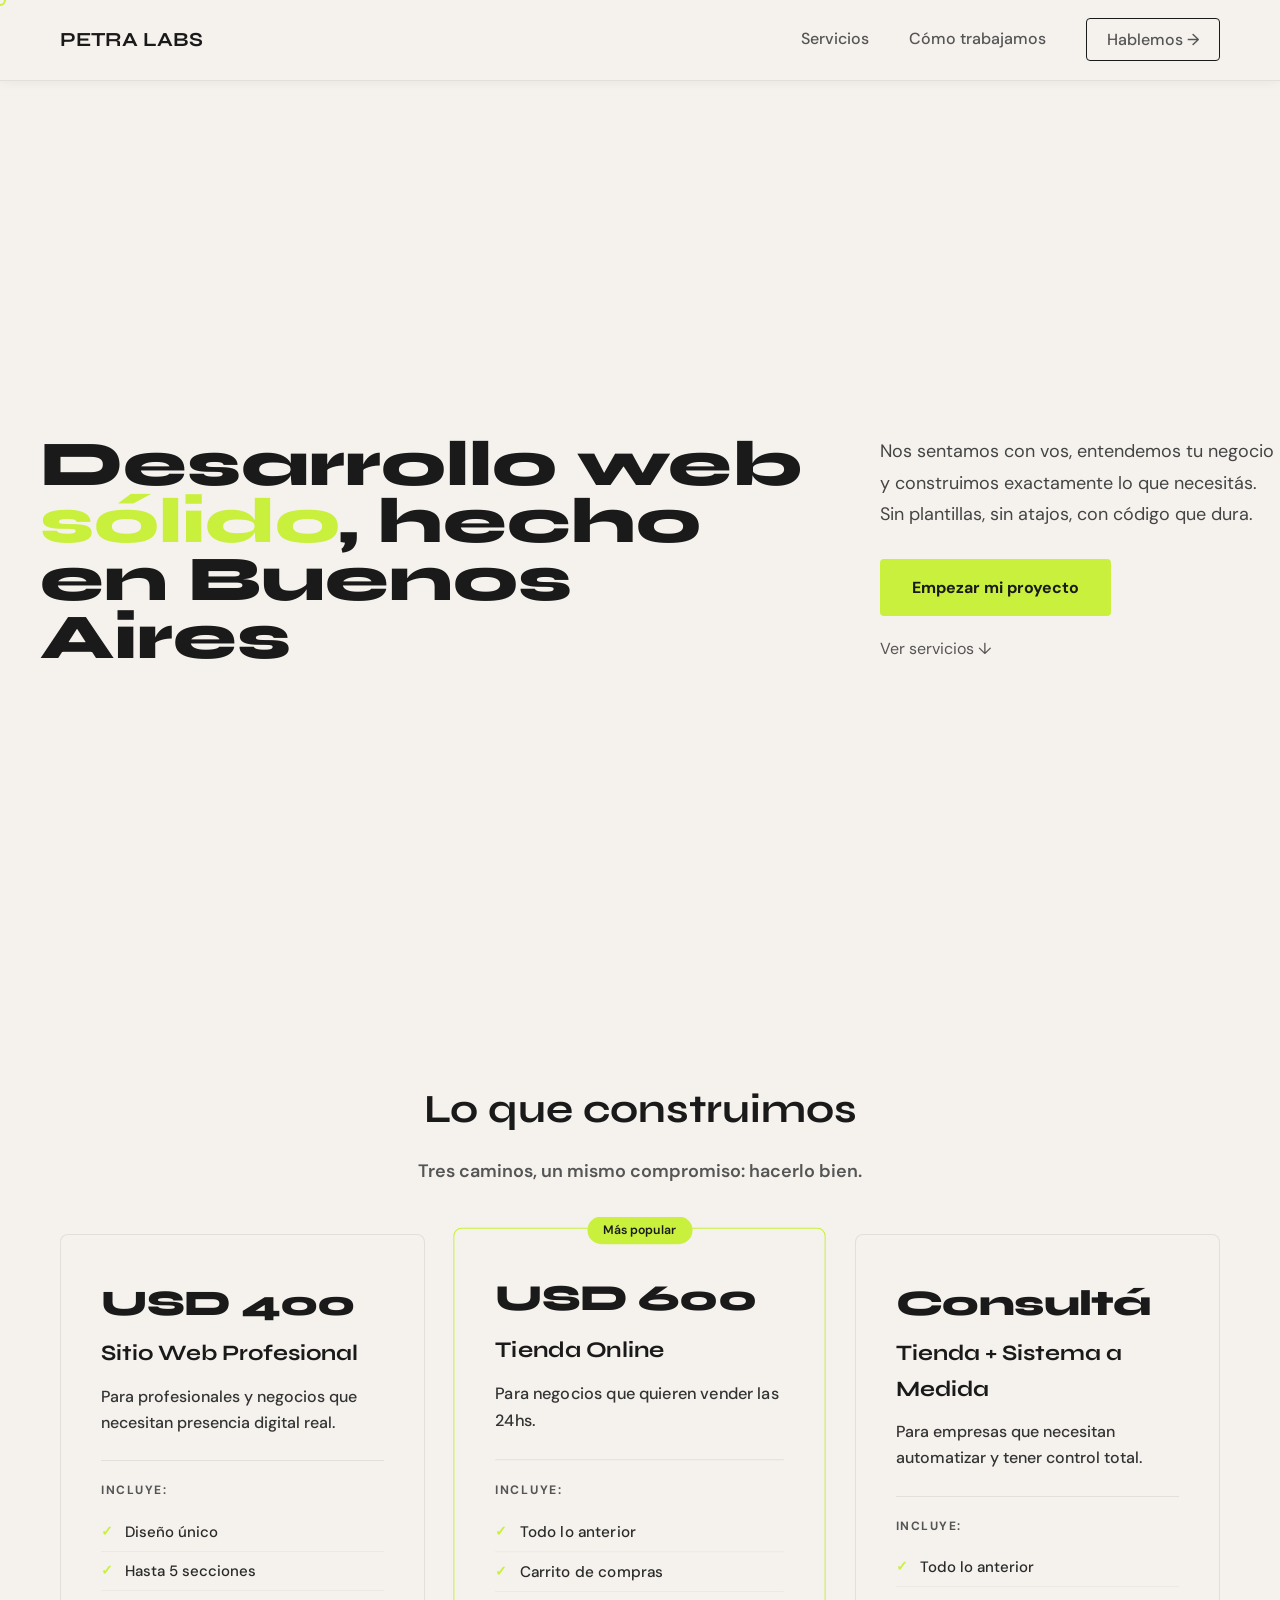
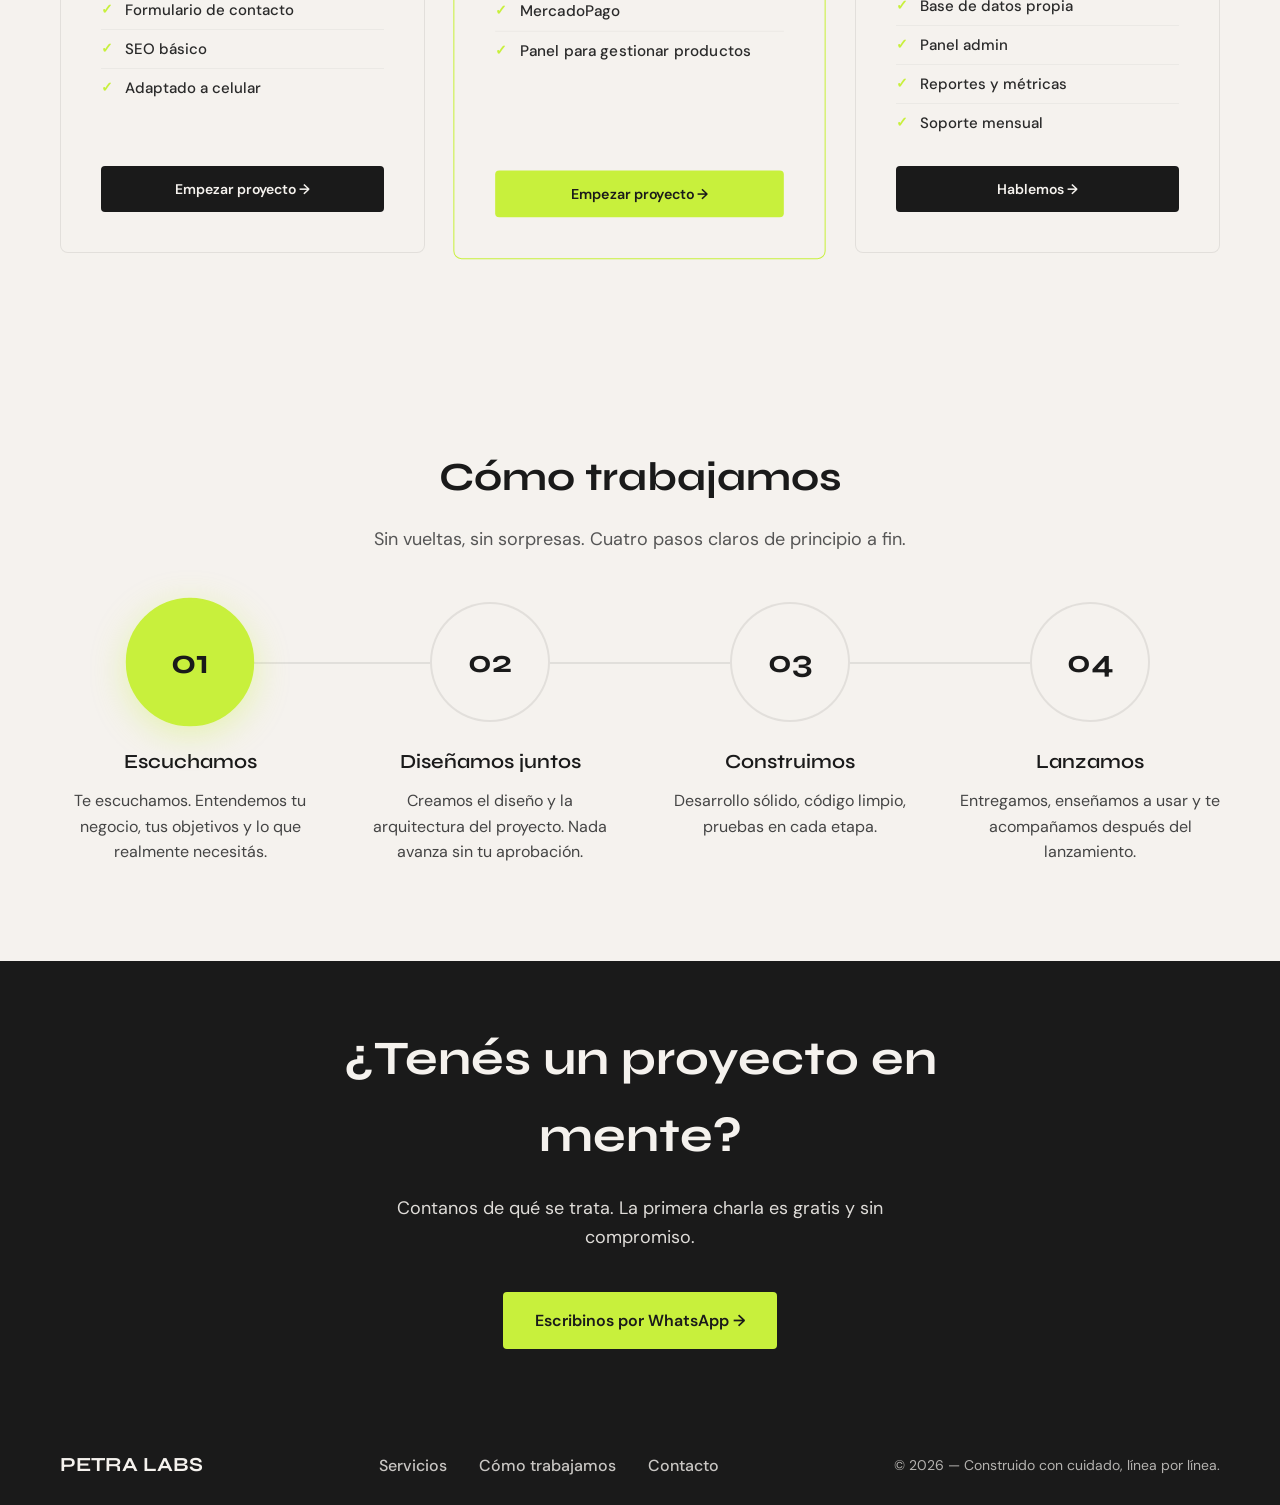
==== index.html @ 824f6677 "feat: mejoras de UI, animaciones y correcciones generales - Animación escalonada en pasos "Cómo trab" ====
<!DOCTYPE html>
<html lang="es">
<head>
    <meta charset="UTF-8">
    <meta name="viewport" content="width=device-width, initial-scale=1.0">
    <title>Petra Labs | Desarrollo Web a Medida — Buenos Aires</title>
    <meta name="description" content="Desarrollamos sitios web y aplicaciones a medida para empresas y PyMEs en Buenos Aires. Código sólido, diseño elegante y atención personalizada." />
    <meta property="og:title" content="Petra Labs | Desarrollo Web Buenos Aires"/>
    <meta name="robots" content="index, follow" />
    <link rel="canonical" href="https://petralabs.xyz" />
    <link rel="icon" href="data:image/svg+xml,<svg xmlns='http://www.w3.org/2000/svg' viewBox='0 0 100 100'><rect width='100' height='100' fill='%231A1A1A'/><text x='50' y='74' font-size='64' text-anchor='middle' fill='%23C8F03C' font-family='sans-serif' font-weight='bold'>P</text></svg>">
    <meta property="og:description" content="Desarrollamos sitios web y aplicaciones a medida para empresas y PyMEs en Buenos Aires. Código sólido, diseño elegante y atención personalizada." />
    <meta property="og:url" content="https://petralabs.xyz" />
    <meta property="og:type" content="website" />
    
    <!-- Google Fonts -->
    <link rel="preconnect" href="https://fonts.googleapis.com">
    <link rel="preconnect" href="https://fonts.gstatic.com" crossorigin>
    <link href="https://fonts.googleapis.com/css2?family=Syne:wght@400;500;600;700;800&family=DM+Sans:wght@400;500;700;800&display=swap" rel="stylesheet">
    
    <link rel="stylesheet" href="styles.css">
</head>
<body>
    <!-- Navigation -->
    <nav>
        <div class="nav-container">
            <a href="#" class="logo">PETRA LABS</a>
            <button class="hamburger" aria-label="Abrir menú">☰</button>
            <ul class="nav-links">
                <li><a href="#servicios">Servicios</a></li>
                <li><a href="#como-trabajamos">Cómo trabajamos</a></li>
                <li><a href="#contacto" class="cta-nav">Hablemos →</a></li>
            </ul>
        </div>
    </nav>

    <!-- Mobile Menu Overlay -->
    <div class="mobile-menu">
        <button class="mobile-menu-close">✕</button>
        <div class="mobile-menu-content">
            <a href="#servicios">Servicios</a>
            <a href="#como-trabajamos">Cómo trabajamos</a>
            <a href="#contacto" class="cta-nav">Hablemos →</a>
        </div>
    </div>

    <!-- Hero Section -->
    <section class="hero">
        <div class="hero-container">
            <div class="hero-left">
                <h1 class="hero-title">
                    <span class="hero-title-line">Desarrollo web</span>
                    <span class="hero-title-line"><span class="accent">sólido</span>, hecho</span>
                    <span class="hero-title-line">en Buenos Aires</span>
                </h1>
            </div>
            <div class="hero-right">
                <div class="hero-content">
                    <p class="hero-subtitle">
                        Nos sentamos con vos, entendemos tu negocio y construimos exactamente lo que necesitás. Sin plantillas, sin atajos, con código que dura.
                    </p>
                    <div class="hero-cta">
                        <a href="#contacto" class="hero-cta-primary">Empezar mi proyecto</a>
                        <a href="#servicios" class="hero-cta-secondary">Ver servicios ↓</a>
                    </div>
                </div>
            </div>
        </div>
    </section>

    <!-- Servicios Section -->
    <section class="servicios" id="servicios">
        <div class="servicios-container">
            <div class="servicios-header">
                <h2 class="servicios-title">Lo que construimos</h2>
                <p class="servicios-subtitle">Tres caminos, un mismo compromiso: hacerlo bien.</p>
            </div>
            <div class="servicios-grid">
                <div class="servicio-card">
                    <div class="servicio-price">USD 400</div>
                    <h3 class="servicio-name">Sitio Web Profesional</h3>
                    <p class="servicio-description">Para profesionales y negocios que necesitan presencia digital real.</p>
                    <div class="servicio-includes">
                        <h4>Incluye:</h4>
                        <ul>
                            <li>Diseño único</li>
                            <li>Hasta 5 secciones</li>
                            <li>Formulario de contacto</li>
                            <li>SEO básico</li>
                            <li>Adaptado a celular</li>
                        </ul>
                    </div>
                    <a href="#contacto" class="servicio-cta">Empezar proyecto →</a>
                </div>
                
                <div class="servicio-card featured">
                    <div class="servicio-price">USD 600</div>
                    <h3 class="servicio-name">Tienda Online</h3>
                    <p class="servicio-description">Para negocios que quieren vender las 24hs.</p>
                    <div class="servicio-includes">
                        <h4>Incluye:</h4>
                        <ul>
                            <li>Todo lo anterior</li>
                            <li>Carrito de compras</li>
                            <li>MercadoPago</li>
                            <li>Panel para gestionar productos</li>
                        </ul>
                    </div>
                    <a href="#contacto" class="servicio-cta">Empezar proyecto →</a>
                </div>
                
                <div class="servicio-card">
                    <div class="servicio-price">Consultá</div>
                    <h3 class="servicio-name">Tienda + Sistema a Medida</h3>
                    <p class="servicio-description">Para empresas que necesitan automatizar y tener control total.</p>
                    <div class="servicio-includes">
                        <h4>Incluye:</h4>
                        <ul>
                            <li>Todo lo anterior</li>
                            <li>Base de datos propia</li>
                            <li>Panel admin</li>
                            <li>Reportes y métricas</li>
                            <li>Soporte mensual</li>
                        </ul>
                    </div>
                    <a href="https://wa.me/5491127343775?text=Hola%20Petra%20Labs,%20quiero%20consultar%20por%20un%20sistema%20a%20medida" class="servicio-cta" target="_blank">Hablemos →</a>
                </div>
            </div>
        </div>
    </section>

    <!-- Cómo Trabajamos Section -->
    <section class="como-trabajamos" id="como-trabajamos">
        <div class="como-trabajamos-container">
            <div class="como-trabajamos-header">
                <h2 class="como-trabajamos-title">Cómo trabajamos</h2>
                <p class="como-trabajamos-subtitle">Sin vueltas, sin sorpresas. Cuatro pasos claros de principio a fin.</p>
            </div>
            <div class="procesos">
                <div class="proceso">
                    <div class="proceso-number">01</div>
                    <h3>Escuchamos</h3>
                    <p>Te escuchamos. Entendemos tu negocio, tus objetivos y lo que realmente necesitás.</p>
                </div>
                <div class="proceso">
                    <div class="proceso-number">02</div>
                    <h3>Diseñamos juntos</h3>
                    <p>Creamos el diseño y la arquitectura del proyecto. Nada avanza sin tu aprobación.</p>
                </div>
                <div class="proceso">
                    <div class="proceso-number">03</div>
                    <h3>Construimos</h3>
                    <p>Desarrollo sólido, código limpio, pruebas en cada etapa.</p>
                </div>
                <div class="proceso">
                    <div class="proceso-number">04</div>
                    <h3>Lanzamos</h3>
                    <p>Entregamos, enseñamos a usar y te acompañamos después del lanzamiento.</p>
                </div>
            </div>
        </div>
    </section>

    <!-- CTA Final Section -->
    <section class="cta-final" id="contacto">
        <div class="cta-final-container">
            <h2>¿Tenés un proyecto en mente?</h2>
            <p>Contanos de qué se trata. La primera charla es gratis y sin compromiso.</p>
            <a href="https://wa.me/5491127343775?text=Hola%20Petra%20Labs,%20tengo%20un%20proyecto%20en%20mente" class="cta-button" target="_blank">Escribinos por WhatsApp →</a>
        </div>
    </section>

    <!-- Footer -->
    <footer>
        <div class="footer-container">
            <div class="footer-left">PETRA LABS</div>
            <div class="footer-center">
                <a href="#servicios">Servicios</a>
                <a href="#como-trabajamos">Cómo trabajamos</a>
                <a href="#contacto">Contacto</a>
            </div>
            <div class="footer-right">© 2026 — Construido con cuidado, línea por línea.</div>
        </div>
    </footer>
<script src="main.js"></script>
</body>
</html>
---- styles.css ----
/* CSS Variables */
:root {
    --bg: #F5F2EE;
    --text: #1A1A1A;
    --accent: #C8F03C;
    --gray: #555555;
    --border: rgba(0,0,0,0.08);
}

/* Reset */
* {
    box-sizing: border-box;
    margin: 0;
    padding: 0;
}

/* Base styles */
body {
    font-family: 'DM Sans', sans-serif;
    background-color: var(--bg);
    color: var(--text);
    line-height: 1.6;
}

h1, h2, h3, h4, h5, h6 {
    font-family: 'Syne', sans-serif;
    font-weight: 600;
}

.container {
    max-width: 1200px;
    margin: 0 auto;
    padding: 0 20px;
}

/* Mobile Navigation */
nav {
    padding: 24px 0;
    border-bottom: 1px solid var(--border);
    background-color: var(--bg);
    position: sticky;
    top: 0;
    z-index: 100;
    box-shadow: 0 2px 10px rgba(0, 0, 0, 0.05);
}

.nav-container {
    max-width: 1200px;
    margin: 0 auto;
    padding: 0 20px;
    display: flex;
    justify-content: space-between;
    align-items: center;
}

.logo {
    font-family: 'Syne', sans-serif;
    font-size: 20px;
    font-weight: 700;
    color: var(--text);
    text-decoration: none;
}

.hamburger {
    display: block;
    font-size: 24px;
    color: var(--text);
    cursor: pointer;
    background: none;
    border: none;
    padding: 0;
    transition: transform 0.3s ease;
}

.hamburger:hover {
    transform: scale(1.1);
}

.nav-links {
    display: none;
    list-style: none;
    gap: 40px;
    align-items: center;
}

.nav-links a {
    color: var(--gray);
    text-decoration: none;
    font-weight: 500;
    font-family: 'DM Sans', sans-serif;
    transition: color 0.3s ease;
}

.nav-links a:hover {
    color: var(--text);
}

.nav-links a:not(.cta-nav)::after {
    content: '';
    display: block;
    width: 0;
    height: 2px;
    background-color: var(--accent);
    transition: width 0.3s ease;
}

.nav-links a:not(.cta-nav):hover::after {
    width: 100%;
}

.cta-nav {
    padding: 10px 20px;
    border: 1px solid var(--text);
    color: var(--text);
    text-decoration: none;
    font-family: 'DM Sans', sans-serif;
    font-weight: 500;
    border-radius: 4px;
    transition: all 0.3s ease;
}

.cta-nav:hover {
    background-color: var(--accent);
    border-color: var(--accent);
    color: var(--text);
}

/* Mobile Menu Overlay */
.mobile-menu {
    position: fixed;
    top: 0;
    left: 0;
    width: 100%;
    height: 100vh;
    background-color: var(--bg);
    z-index: 1000;
    display: flex;
    opacity: 0;
    visibility: hidden;
    pointer-events: none;
    transition: opacity 0.3s ease, visibility 0.3s ease;
}

.mobile-menu.active {
    opacity: 1;
    visibility: visible;
    pointer-events: auto;
}

.mobile-menu-close {
    position: absolute;
    top: 24px;
    right: 20px;
    font-size: 24px;
    background: none;
    border: none;
    color: var(--text);
    cursor: pointer;
    padding: 0;
    line-height: 1;
    transition: transform 0.3s ease;
}

.mobile-menu-close:hover {
    transform: scale(1.1);
}

.mobile-menu-content {
    display: flex;
    flex-direction: column;
    justify-content: center;
    align-items: center;
    gap: 40px;
    height: 100%;
    width: 100%;
}

.mobile-menu a {
    color: var(--text);
    text-decoration: none;
    font-weight: 500;
    font-family: 'DM Sans', sans-serif;
    font-size: 24px;
    transition: color 0.3s ease;
}

.mobile-menu a:hover {
    color: var(--accent);
}

/* Hero Section - Mobile */
.hero {
    padding: 40px 20px;
    background-color: var(--bg);
}

.hero-container {
    max-width: 1200px;
    margin: 0 auto;
    display: flex;
    flex-direction: column;
    gap: 32px;
    text-align: center;
}

.hero-title {
    font-family: 'Syne', sans-serif;
    font-weight: 800;
    font-size: clamp(40px, 10vw, 64px);
    color: var(--text);
    line-height: 0.9;
    margin: 0;
}

.hero-title .accent {
    color: var(--accent);
}

.hero-title br {
    display: block;
}

.hero-title-line {
    display: block;
    opacity: 0;
    transform: translateY(30px);
    animation: slideUp 0.8s ease forwards;
}

.hero-title-line:nth-child(1) {
    animation-delay: 0s;
}

.hero-title-line:nth-child(2) {
    animation-delay: 0.15s;
}

.hero-title-line:nth-child(3) {
    animation-delay: 0.3s;
}

@keyframes slideUp {
    to {
        opacity: 1;
        transform: translateY(0);
    }
}

.hero-content {
    display: flex;
    flex-direction: column;
    gap: 28px;
    align-items: center;
}

.hero-subtitle {
    font-family: 'DM Sans', sans-serif;
    font-size: 18px;
    font-weight: 400;
    color: #444444;
    line-height: 1.75;
    margin: 0;
    opacity: 0;
    animation: fadeIn 0.8s ease 0.5s forwards;
}

.hero-cta {
    display: flex;
    flex-direction: column;
    gap: 16px;
    align-items: center;
    opacity: 0;
    animation: fadeIn 0.8s ease 0.5s forwards;
}

@keyframes fadeIn {
    to {
        opacity: 1;
    }
}

.hero-cta-primary {
    display: inline-block;
    background-color: var(--accent);
    color: var(--text);
    padding: 16px 32px;
    text-decoration: none;
    border-radius: 4px;
    font-family: 'DM Sans', sans-serif;
    font-weight: 700;
    font-size: 16px;
    transition: all 0.3s ease;
    width: fit-content;
}

.hero-cta-primary:hover {
    transform: translateY(-2px);
    box-shadow: 0 10px 25px rgba(200, 240, 60, 0.3);
}

.hero-cta-secondary {
    display: inline-block;
    color: var(--gray);
    padding: 4px 0;
    text-decoration: none;
    font-family: 'DM Sans', sans-serif;
    font-weight: 400;
    font-size: 16px;
    transition: all 0.3s ease;
    width: fit-content;
    position: relative;
}

.hero-cta-secondary:hover {
    text-decoration: underline;
    color: var(--text);
}

/* Servicios Section - Mobile */
.servicios {
    padding: 80px 0;
    background-color: var(--bg);
}

.servicios-container {
    max-width: 1200px;
    margin: 0 auto;
    padding: 0 20px;
}

.servicios-header {
    text-align: center;
    margin-bottom: 48px;
}

.servicios-title {
    font-family: 'Syne', sans-serif;
    font-weight: 700;
    font-size: 40px;
    color: var(--text);
    margin-bottom: 16px;
}

.servicios-subtitle {
    font-family: 'DM Sans', sans-serif;
    font-size: 18px;
    font-weight: 600;
    color: var(--gray);
    margin: 0;
}

.servicios-grid {
    display: grid;
    grid-template-columns: 1fr;
    gap: 32px;
}

.servicio-card {
    background-color: var(--bg);
    border: 1px solid var(--border);
    border-radius: 8px;
    padding: 40px;
    transition: all 0.3s ease;
    position: relative;
    display: flex;
    flex-direction: column;
}

.servicio-card:hover {
    transform: translateY(-4px);
    box-shadow: 0 20px 40px rgba(0, 0, 0, 0.1);
}

.servicio-card.featured {
    border-color: var(--accent);
}

.servicio-card.featured::before {
    content: 'Más popular';
    position: absolute;
    top: -12px;
    left: 50%;
    transform: translateX(-50%);
    background-color: var(--accent);
    color: var(--text);
    padding: 4px 16px;
    border-radius: 16px;
    font-family: 'DM Sans', sans-serif;
    font-weight: 600;
    font-size: 12px;
}

.servicio-price {
    font-family: 'Syne', sans-serif;
    font-size: 36px;
    font-weight: 800;
    letter-spacing: -0.5px;
    color: var(--text);
    margin-bottom: 4px;
}

.servicio-name {
    font-family: 'Syne', sans-serif;
    font-size: 22px;
    font-weight: 700;
    color: var(--text);
    margin-bottom: 12px;
}

.servicio-description {
    font-family: 'DM Sans', sans-serif;
    font-size: 16px;
    font-weight: 500;
    color: #333333;
    line-height: 1.65;
    margin-bottom: 24px;
}

.servicio-includes {
    margin-bottom: 24px;
    flex: 1;
    border-top: 1px solid rgba(0,0,0,0.08);
    padding-top: 20px;
}

.servicio-includes h4 {
    font-family: 'DM Sans', sans-serif;
    font-size: 12px;
    font-weight: 700;
    color: var(--gray);
    margin-bottom: 12px;
    text-transform: uppercase;
    letter-spacing: 1.5px;
}

.servicio-includes ul {
    list-style: none;
    padding: 0;
    margin: 0;
}

.servicio-includes li {
    font-family: 'DM Sans', sans-serif;
    font-size: 15px;
    font-weight: 500;
    color: #2a2a2a;
    padding: 7px 0;
    padding-left: 24px;
    position: relative;
    border-bottom: 1px solid rgba(0,0,0,0.04);
}

.servicio-includes li:last-child {
    border-bottom: none;
}

.servicio-includes li::before {
    content: '✓';
    position: absolute;
    left: 0;
    color: var(--accent);
    font-size: 14px;
    font-weight: 800;
}

.servicio-cta {
    display: inline-block;
    background-color: var(--text);
    color: var(--bg);
    padding: 12px 24px;
    text-decoration: none;
    border-radius: 4px;
    font-family: 'DM Sans', sans-serif;
    font-weight: 600;
    font-size: 14px;
    transition: all 0.3s ease;
    width: 100%;
    text-align: center;
}

.servicio-cta:hover {
    background-color: #000;
    transform: translateY(-2px);
}

.servicio-card.featured .servicio-cta {
    background-color: var(--accent);
    color: var(--text);
}

.servicio-card.featured .servicio-cta:hover {
    background-color: #B4E032;
}

/* Cómo Trabajamos Section - Mobile */
.como-trabajamos {
    padding: 60px 0;
    background-color: var(--bg);
}

.como-trabajamos-container {
    max-width: 1200px;
    margin: 0 auto;
    padding: 0 20px;
}

.como-trabajamos-header {
    text-align: center;
    margin-bottom: 48px;
}

.como-trabajamos-title {
    font-family: 'Syne', sans-serif;
    font-weight: 700;
    font-size: 40px;
    color: var(--text);
    margin-bottom: 16px;
}

.como-trabajamos-subtitle {
    font-family: 'DM Sans', sans-serif;
    font-size: 18px;
    color: var(--gray);
    max-width: 600px;
    margin: 0 auto;
}

.procesos {
    display: grid;
    grid-template-columns: repeat(2, 1fr);
    gap: 40px;
    position: relative;
}

.proceso {
    text-align: center;
    position: relative;
    z-index: 2;
}

.proceso-number {
    display: inline-flex;
    align-items: center;
    justify-content: center;
    width: 120px;
    height: 120px;
    background-color: var(--bg);
    color: var(--text);
    border-radius: 50%;
    font-size: 32px;
    font-weight: 700;
    margin-bottom: 24px;
    font-family: 'Syne', sans-serif;
    border: 2px solid var(--border);
    position: relative;
    transition: all 0.5s ease;
}


.proceso.active .proceso-number {
    background-color: var(--accent);
    box-shadow: 0 8px 32px rgba(200, 240, 60, 0.35);
    border-color: var(--accent);
    transform: scale(1.07);
}

.proceso:hover .proceso-number {
    transform: scale(1.08);
    box-shadow: 0 6px 20px rgba(0, 0, 0, 0.12);
}

.proceso.active:hover .proceso-number {
    transform: scale(1.08);
    box-shadow: 0 10px 36px rgba(200, 240, 60, 0.5);
}

.proceso h3 {
    font-size: 20px;
    margin-bottom: 10px;
    font-family: 'Syne', sans-serif;
    font-weight: 600;
    color: var(--text);
    transition: color 0.3s ease;
}

.proceso:hover h3 {
    color: var(--text);
}

.proceso p {
    color: #444444;
    font-family: 'DM Sans', sans-serif;
    font-size: 16px;
    font-weight: 400;
    line-height: 1.6;
}

/* CTA Final Section - Mobile */
.cta-final {
    padding: 60px 0;
    background-color: var(--text);
    color: var(--bg);
    text-align: center;
}

.cta-final-container {
    max-width: 800px;
    margin: 0 auto;
    padding: 0 20px;
}

.cta-final h2 {
    font-size: clamp(2rem, 4vw, 3rem);
    margin-bottom: 20px;
    color: var(--bg);
    font-family: 'Syne', sans-serif;
    font-weight: 700;
}

.cta-final p {
    font-size: 18px;
    margin-bottom: 40px;
    color: var(--bg);
    font-family: 'DM Sans', sans-serif;
    opacity: 0.9;
    max-width: 600px;
    margin: 0 auto 40px;
    line-height: 1.6;
}

.cta-final .cta-button {
    background-color: var(--accent);
    color: var(--text);
    padding: 16px 32px;
    text-decoration: none;
    border-radius: 4px;
    font-family: 'DM Sans', sans-serif;
    font-weight: 600;
    font-size: 16px;
    transition: all 0.3s ease;
    display: inline-block;
}

.cta-final .cta-button:hover {
    background-color: #B4E032;
    transform: translateY(-2px);
    box-shadow: 0 10px 25px rgba(200, 240, 60, 0.3);
}

/* Footer - Mobile */
footer {
    padding: 40px 0 24px;
    background-color: var(--text);
    color: var(--bg);
}

.footer-container {
    max-width: 1200px;
    margin: 0 auto;
    padding: 0 20px;
    display: flex;
    flex-direction: column;
    gap: 24px;
    text-align: center;
}

.footer-left {
    font-family: 'Syne', sans-serif;
    font-weight: 700;
    font-size: 20px;
    color: var(--bg);
}

.footer-center {
    display: flex;
    flex-direction: column;
    gap: 16px;
}

.footer-center a {
    color: var(--bg);
    text-decoration: none;
    font-family: 'DM Sans', sans-serif;
    font-weight: 500;
    opacity: 0.8;
    transition: opacity 0.3s ease;
}

.footer-center a:hover {
    opacity: 1;
}

.footer-right {
    font-family: 'DM Sans', sans-serif;
    font-size: 14px;
    color: var(--bg);
    opacity: 0.7;
}

/* Tablet Styles */
@media (min-width: 768px) {
    .servicios-grid {
        grid-template-columns: repeat(2, 1fr);
    }
    
    .procesos {
        grid-template-columns: repeat(2, 1fr);
    }
}

/* Desktop Styles */
@media (min-width: 1024px) {
    /* Custom Cursor */
    * {
        cursor: none;
    }

    .custom-cursor {
        width: 12px;
        height: 12px;
        border: 2px solid var(--accent);
        border-radius: 50%;
        position: fixed;
        pointer-events: none;
        z-index: 9999;
        transition: all 0.1s ease;
        transform: translate(-50%, -50%);
    }

    .custom-cursor.hover {
        transform: translate(-50%, -50%) scale(1.5);
        background-color: var(--accent);
    }
    
    /* Navigation Desktop */
    .hamburger {
        display: none;
    }
    
    .nav-links {
        display: flex;
    }
    
    /* Hero Desktop */
    .hero {
        height: 100vh;
        padding-top: 80px;
        display: flex;
        align-items: center;
    }
    
    .hero-container {
        display: grid;
        grid-template-columns: 65% 35%;
        gap: 60px;
        align-items: center;
        text-align: left;
    }
    
    .hero-content {
        align-items: flex-start;
        padding-right: 24px;
    }
    
    .hero-cta {
        align-items: flex-start;
    }
    
    /* Servicios Desktop */
    .servicios {
        padding: 96px 0;
    }
    
    .servicios-grid {
        grid-template-columns: repeat(3, 1fr);
    }

    .servicio-card.featured {
        transform: scale(1.02);
    }
    
    /* Procesos Desktop */
    .como-trabajamos {
        padding: 96px 0;
    }
    
    .procesos {
        grid-template-columns: repeat(4, 1fr);
        position: relative;
    }
    
    .procesos::before {
        content: '';
        position: absolute;
        top: 60px;
        left: 10%;
        right: 10%;
        height: 2px;
        background-color: var(--border);
        z-index: 1;
    }
    
    /* Footer Desktop */
    .footer-container {
        flex-direction: row;
        justify-content: space-between;
        align-items: center;
        text-align: left;
    }
    
    .footer-center {
        flex-direction: row;
        gap: 32px;
    }
}
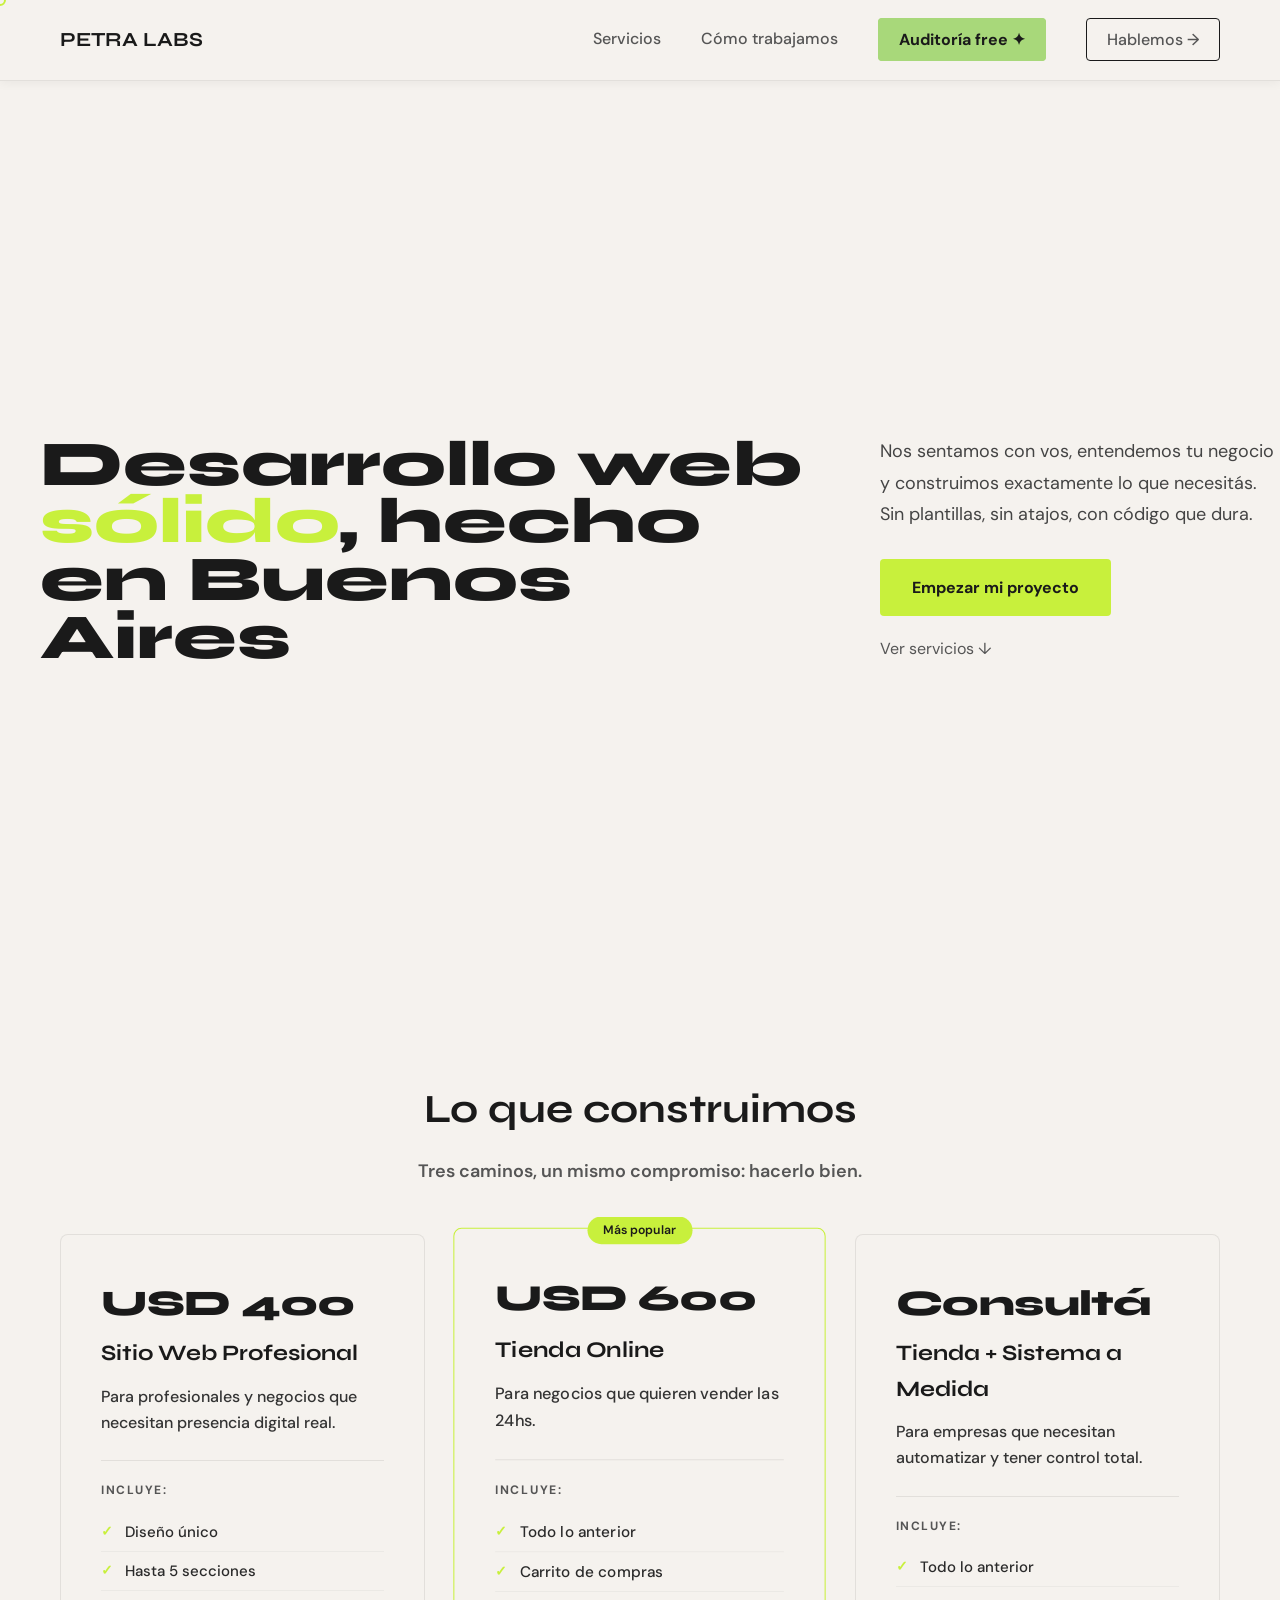
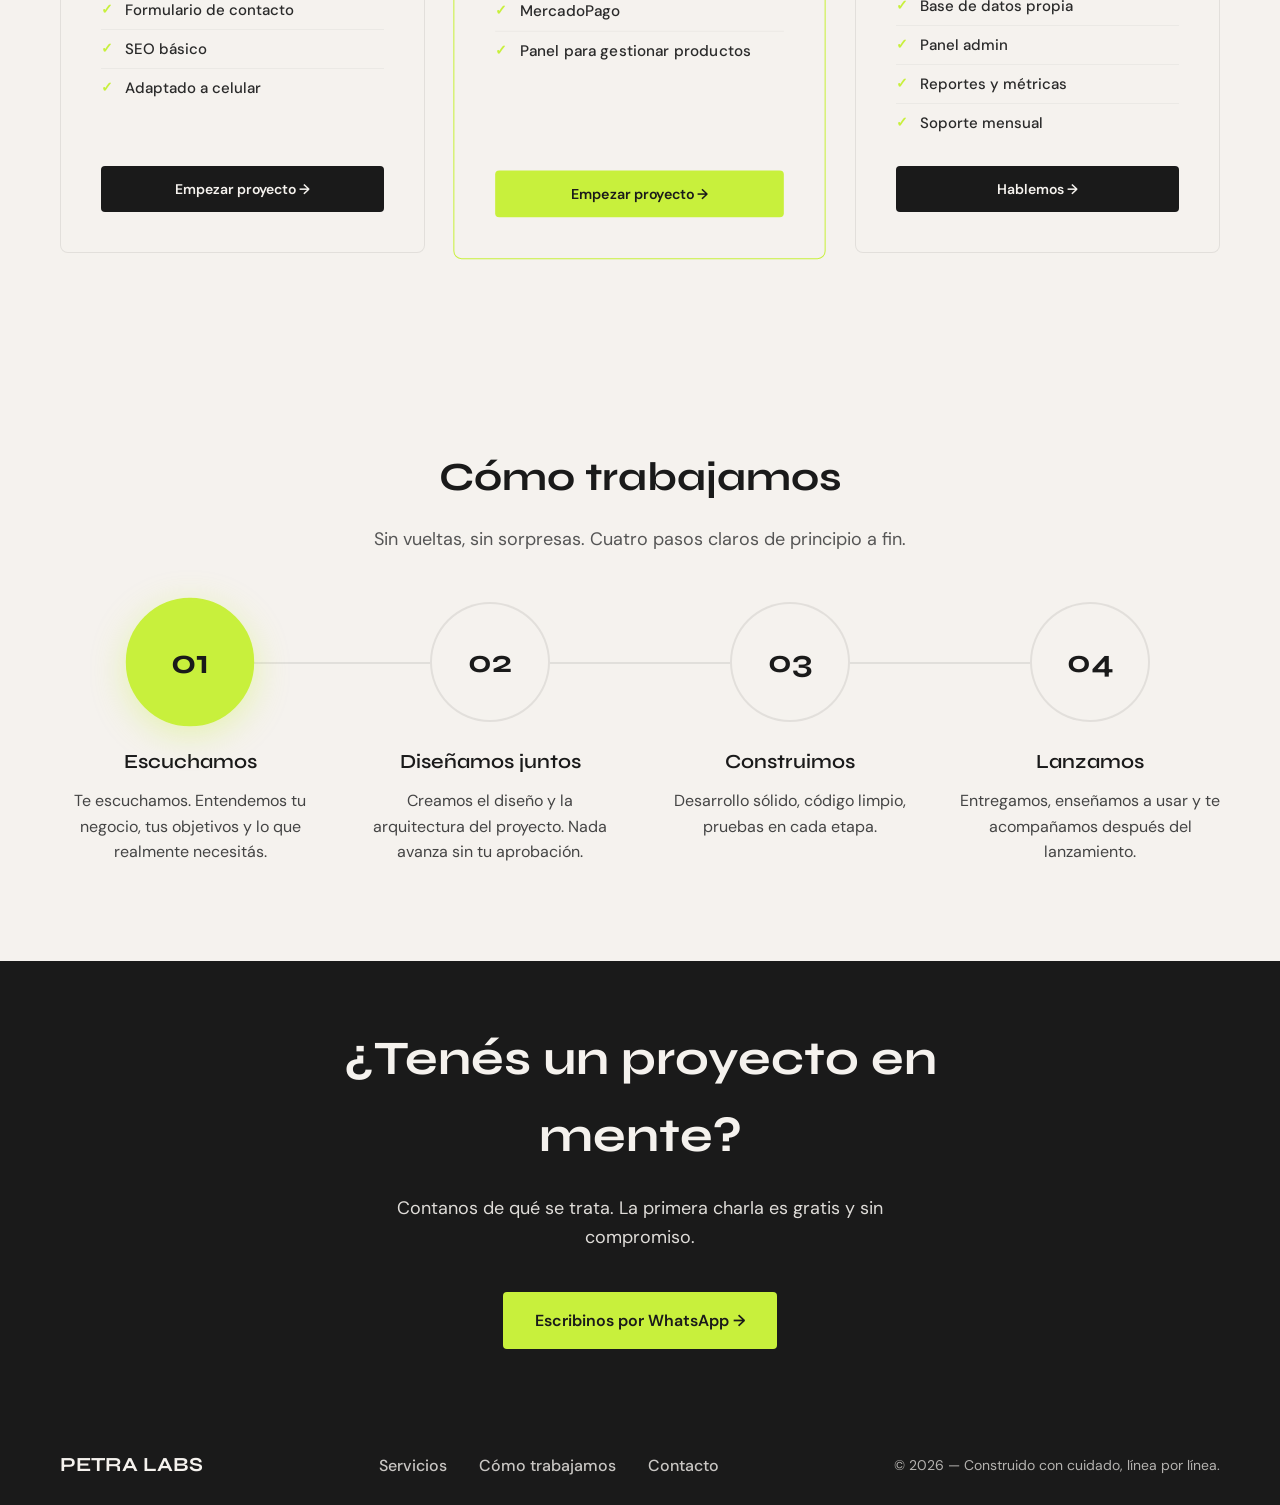
==== commit 01f44f3d: "feat: add PageSpeed API key" ====
--- a/index.html
+++ b/index.html
@@ -29,6 +29,7 @@
             <ul class="nav-links">
                 <li><a href="#servicios">Servicios</a></li>
                 <li><a href="#como-trabajamos">Cómo trabajamos</a></li>
+                <li><a href="/auditoria" class="cta-nav auditoria-nav">Auditoría free ✦</a></li>
                 <li><a href="#contacto" class="cta-nav">Hablemos →</a></li>
             </ul>
         </div>
@@ -40,6 +41,7 @@
         <div class="mobile-menu-content">
             <a href="#servicios">Servicios</a>
             <a href="#como-trabajamos">Cómo trabajamos</a>
+            <a href="/auditoria">Auditoría free ✦</a>
             <a href="#contacto" class="cta-nav">Hablemos →</a>
         </div>
     </div>
--- a/styles.css
+++ b/styles.css
@@ -492,6 +492,84 @@
     background-color: #B4E032;
 }
 
+/* Auditoría nav link */
+.auditoria-nav {
+    background-color: #A8D87A !important;
+    border-color: #A8D87A !important;
+    color: var(--text) !important;
+    font-weight: 700 !important;
+}
+
+.auditoria-nav:hover {
+    background-color: #92c460 !important;
+    border-color: #92c460 !important;
+}
+
+/* Auditoría Promo Section */
+.auditoria-promo {
+    padding: 80px 0;
+    background-color: var(--text);
+}
+
+.auditoria-promo-container {
+    max-width: 720px;
+    margin: 0 auto;
+    padding: 0 20px;
+    text-align: center;
+}
+
+.auditoria-promo-badge {
+    display: inline-block;
+    background: var(--accent);
+    color: var(--text);
+    font-family: 'DM Sans', sans-serif;
+    font-size: 11px;
+    font-weight: 700;
+    letter-spacing: 0.15em;
+    text-transform: uppercase;
+    padding: 4px 14px;
+    border-radius: 99px;
+    margin-bottom: 20px;
+}
+
+.auditoria-promo-title {
+    font-family: 'Syne', sans-serif;
+    font-size: clamp(2rem, 5vw, 3rem);
+    font-weight: 800;
+    color: var(--bg);
+    margin-bottom: 16px;
+    letter-spacing: -0.02em;
+    line-height: 1.1;
+}
+
+.auditoria-promo-desc {
+    font-family: 'DM Sans', sans-serif;
+    font-size: 18px;
+    color: rgba(245, 242, 238, 0.65);
+    max-width: 480px;
+    margin: 0 auto 36px;
+    line-height: 1.65;
+}
+
+.auditoria-promo-btn {
+    display: inline-block;
+    background: var(--accent);
+    color: var(--text);
+    padding: 16px 36px;
+    text-decoration: none;
+    border-radius: 4px;
+    font-family: 'DM Sans', sans-serif;
+    font-weight: 700;
+    font-size: 16px;
+    transition: all 0.3s ease;
+}
+
+.auditoria-promo-btn:hover {
+    background: #B4E032;
+    transform: translateY(-2px);
+    box-shadow: 0 10px 25px rgba(200, 240, 60, 0.25);
+}
+
 /* Cómo Trabajamos Section - Mobile */
 .como-trabajamos {
     padding: 60px 0;
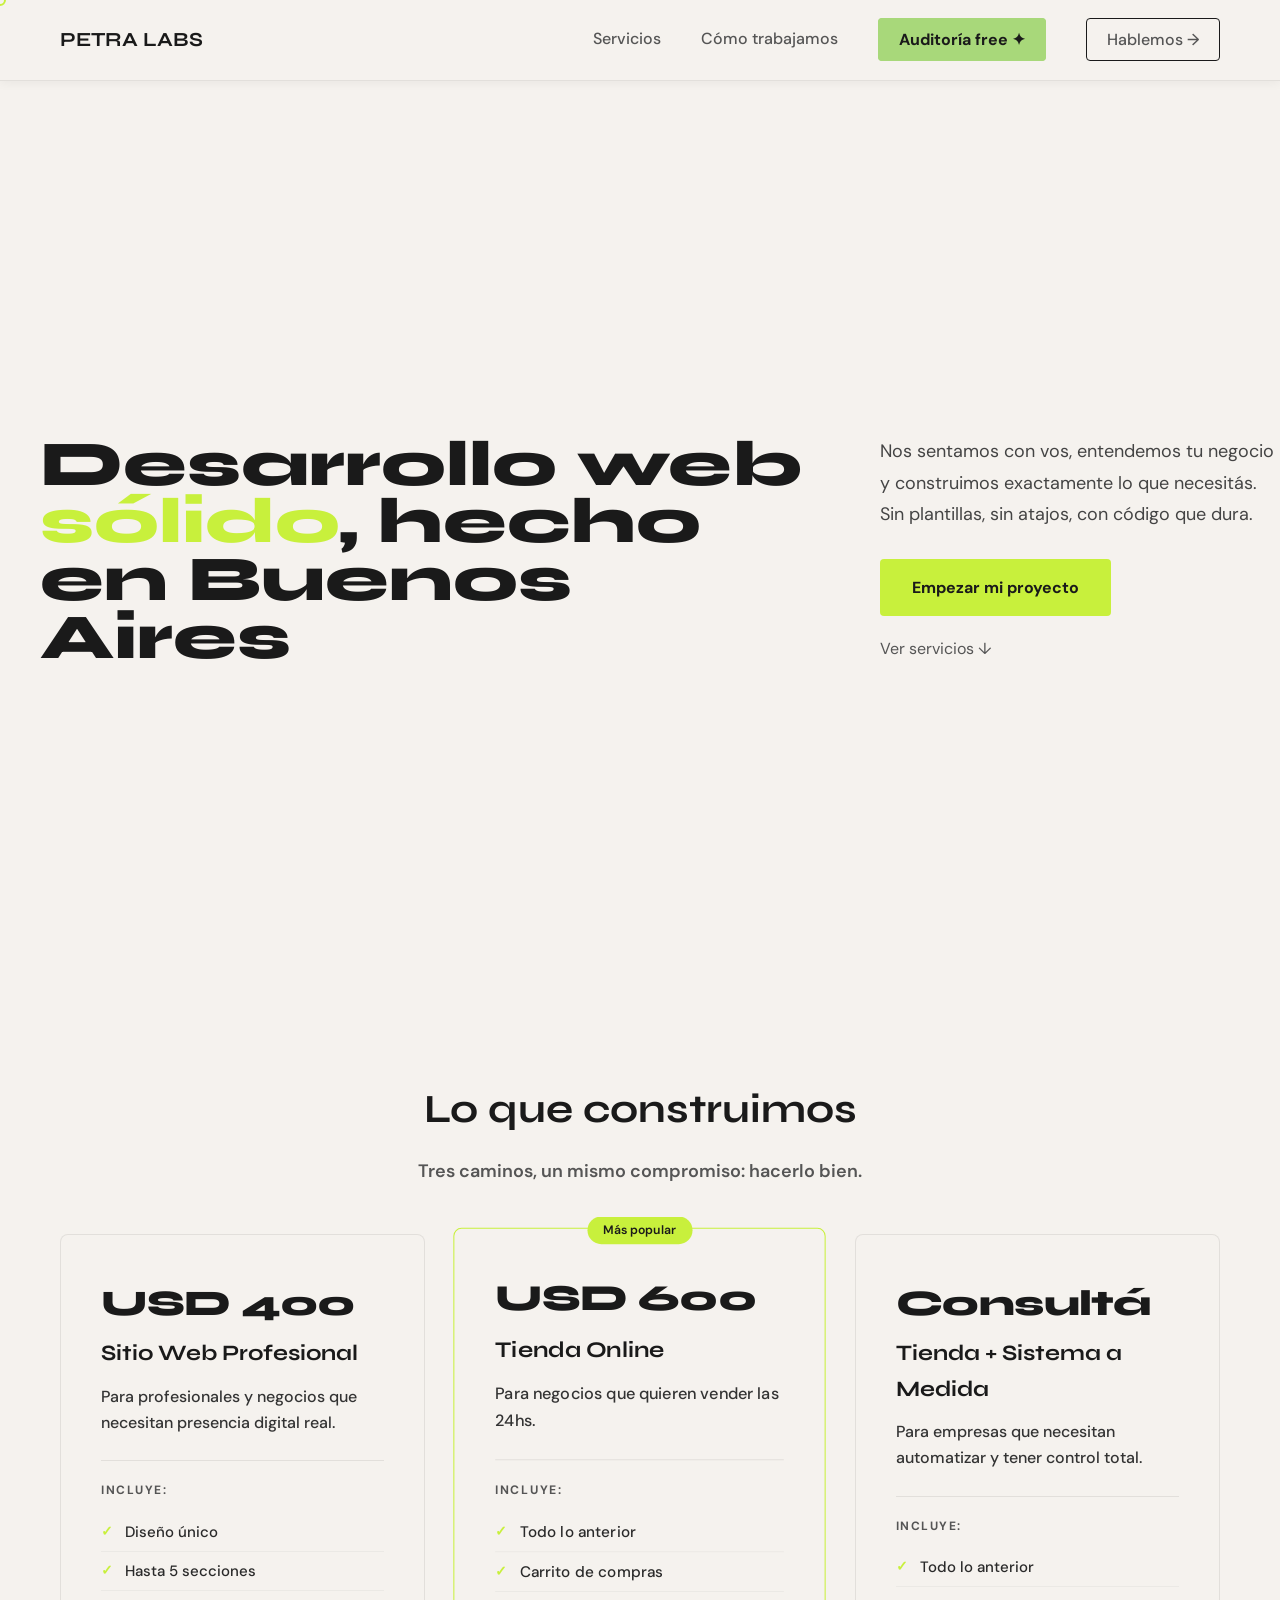
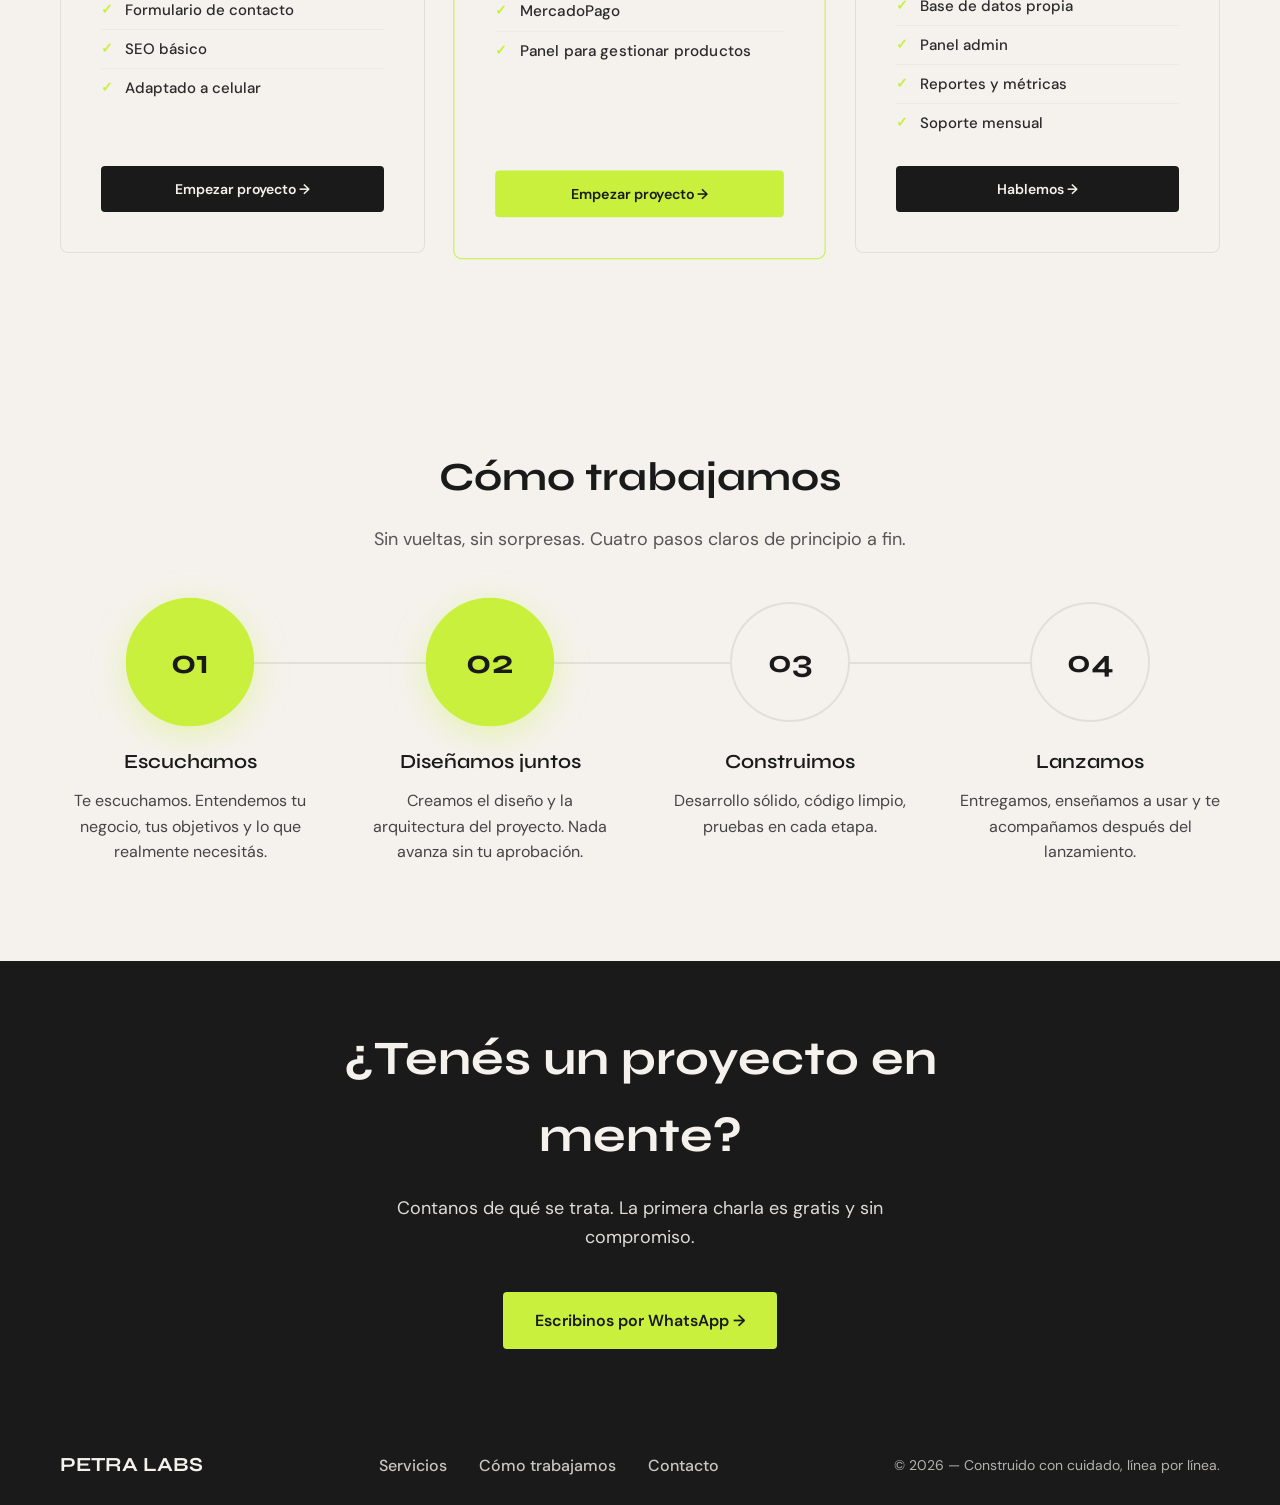
==== commit b266492f: "feat: mejoras SEO — OG image, Twitter Cards, JSON-LD, robots.txt, sitemap - Agrega og:image, og:imag" ====
--- a/index.html
+++ b/index.html
@@ -5,13 +5,21 @@
     <meta name="viewport" content="width=device-width, initial-scale=1.0">
     <title>Petra Labs | Desarrollo Web a Medida — Buenos Aires</title>
     <meta name="description" content="Desarrollamos sitios web y aplicaciones a medida para empresas y PyMEs en Buenos Aires. Código sólido, diseño elegante y atención personalizada." />
-    <meta property="og:title" content="Petra Labs | Desarrollo Web Buenos Aires"/>
+    <meta property="og:title" content="Petra Labs | Desarrollo Web a Medida — Buenos Aires"/>
     <meta name="robots" content="index, follow" />
     <link rel="canonical" href="https://petralabs.xyz" />
     <link rel="icon" href="data:image/svg+xml,<svg xmlns='http://www.w3.org/2000/svg' viewBox='0 0 100 100'><rect width='100' height='100' fill='%231A1A1A'/><text x='50' y='74' font-size='64' text-anchor='middle' fill='%23C8F03C' font-family='sans-serif' font-weight='bold'>P</text></svg>">
     <meta property="og:description" content="Desarrollamos sitios web y aplicaciones a medida para empresas y PyMEs en Buenos Aires. Código sólido, diseño elegante y atención personalizada." />
     <meta property="og:url" content="https://petralabs.xyz" />
     <meta property="og:type" content="website" />
+    <meta property="og:image" content="https://petralabs.xyz/og-image.png" />
+    <meta property="og:image:width" content="1200" />
+    <meta property="og:image:height" content="630" />
+    <meta name="twitter:card" content="summary_large_image" />
+    <meta name="twitter:title" content="Petra Labs | Desarrollo Web a Medida — Buenos Aires" />
+    <meta name="twitter:description" content="Desarrollamos sitios web y aplicaciones a medida para empresas y PyMEs en Buenos Aires. Código sólido, diseño elegante y atención personalizada." />
+    <meta name="twitter:image" content="https://petralabs.xyz/og-image.png" />
+    <meta name="author" content="Petra Labs" />
     
     <!-- Google Fonts -->
     <link rel="preconnect" href="https://fonts.googleapis.com">
@@ -24,7 +32,7 @@
     <!-- Navigation -->
     <nav>
         <div class="nav-container">
-            <a href="#" class="logo">PETRA LABS</a>
+            <a href="/" class="logo">PETRA LABS</a>
             <button class="hamburger" aria-label="Abrir menú">☰</button>
             <ul class="nav-links">
                 <li><a href="#servicios">Servicios</a></li>
@@ -125,7 +133,7 @@
                             <li>Soporte mensual</li>
                         </ul>
                     </div>
-                    <a href="https://wa.me/5491127343775?text=Hola%20Petra%20Labs,%20quiero%20consultar%20por%20un%20sistema%20a%20medida" class="servicio-cta" target="_blank">Hablemos →</a>
+                    <a href="https://wa.me/5491127343775?text=Hola%20Petra%20Labs,%20quiero%20consultar%20por%20un%20sistema%20a%20medida" class="servicio-cta" target="_blank" rel="noopener noreferrer">Hablemos →</a>
                 </div>
             </div>
         </div>
@@ -168,7 +176,7 @@
         <div class="cta-final-container">
             <h2>¿Tenés un proyecto en mente?</h2>
             <p>Contanos de qué se trata. La primera charla es gratis y sin compromiso.</p>
-            <a href="https://wa.me/5491127343775?text=Hola%20Petra%20Labs,%20tengo%20un%20proyecto%20en%20mente" class="cta-button" target="_blank">Escribinos por WhatsApp →</a>
+            <a href="https://wa.me/5491127343775?text=Hola%20Petra%20Labs,%20tengo%20un%20proyecto%20en%20mente" class="cta-button" target="_blank" rel="noopener noreferrer">Escribinos por WhatsApp →</a>
         </div>
     </section>
 
@@ -185,5 +193,22 @@
         </div>
     </footer>
 <script src="main.js"></script>
+<script type="application/ld+json">
+{
+  "@context": "https://schema.org",
+  "@type": "LocalBusiness",
+  "name": "Petra Labs",
+  "description": "Desarrollo web a medida para PyMEs, emprendedores y profesionales en Buenos Aires",
+  "url": "https://petralabs.xyz",
+  "telephone": "+54 9 11 XXXX-XXXX",
+  "address": {
+    "@type": "PostalAddress",
+    "addressLocality": "Buenos Aires",
+    "addressCountry": "AR"
+  },
+  "areaServed": "Buenos Aires",
+  "serviceType": "Desarrollo Web"
+}
+</script>
 </body>
 </html>
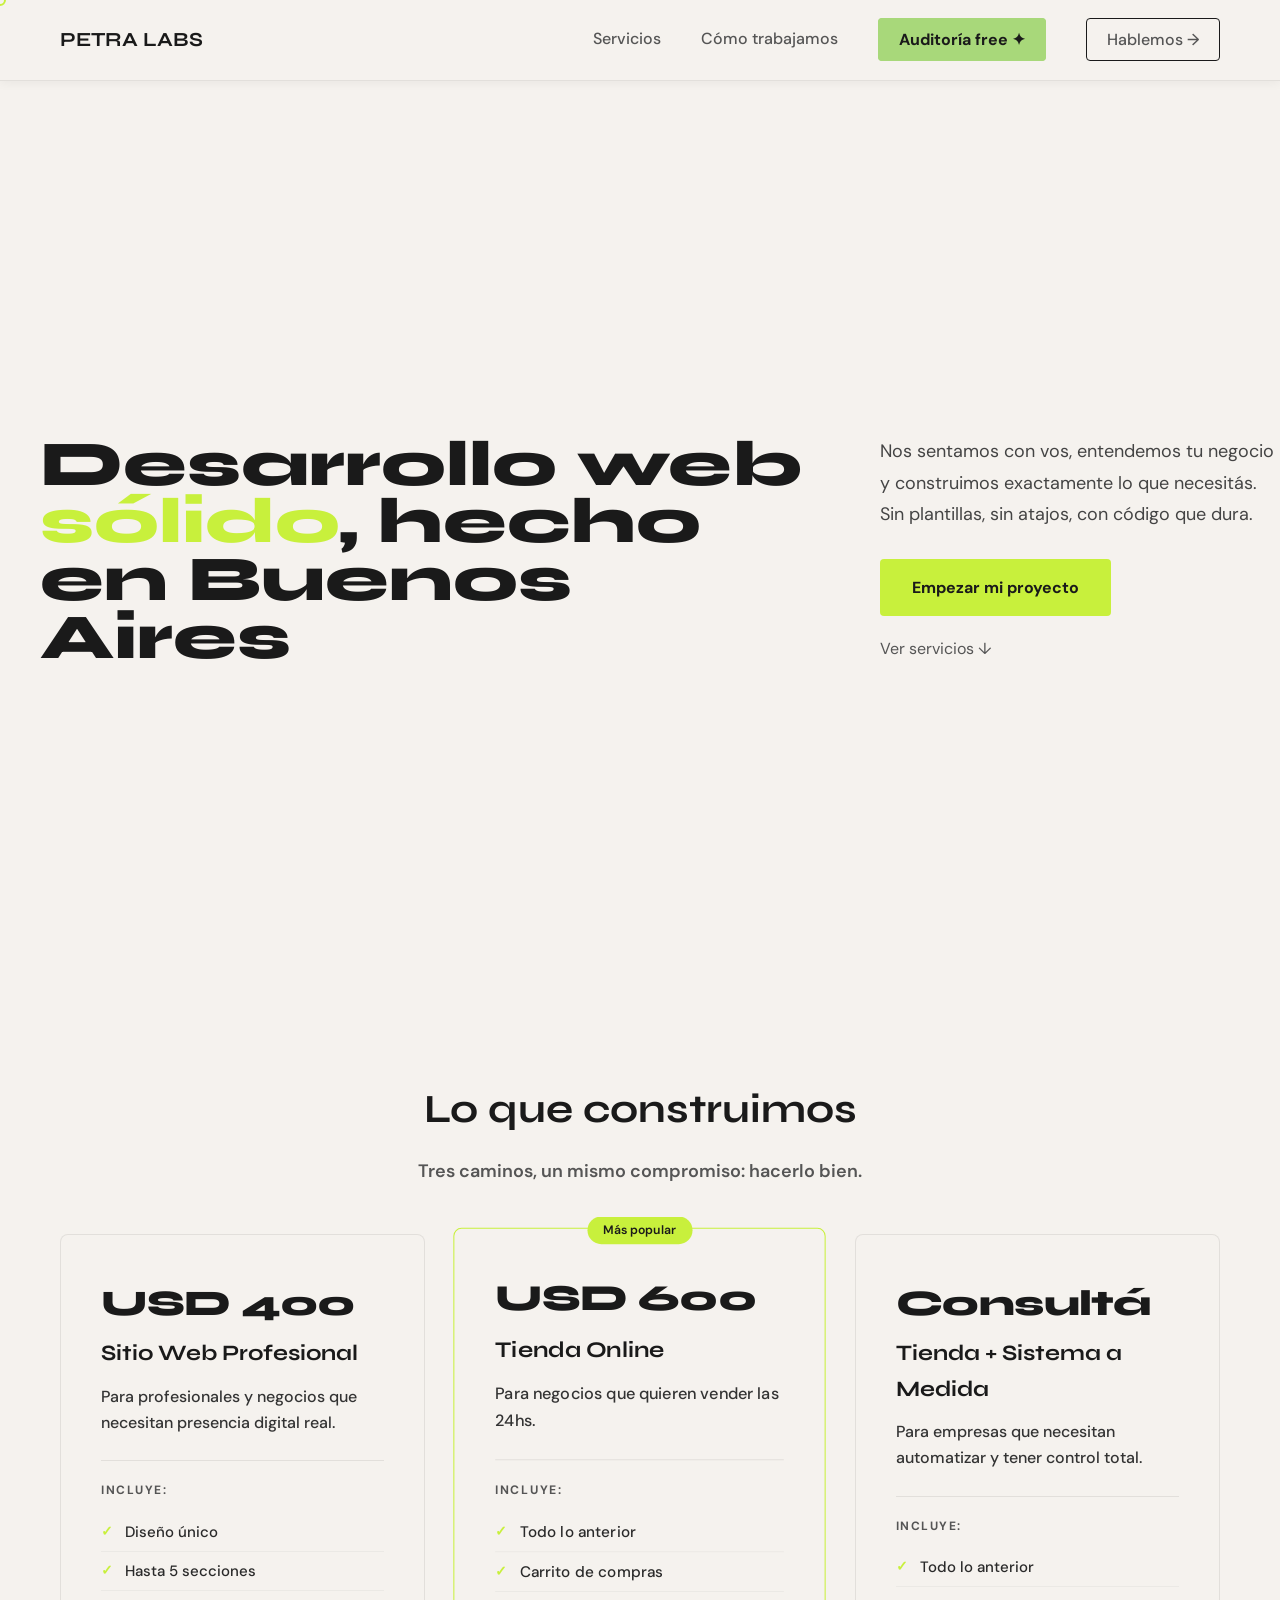
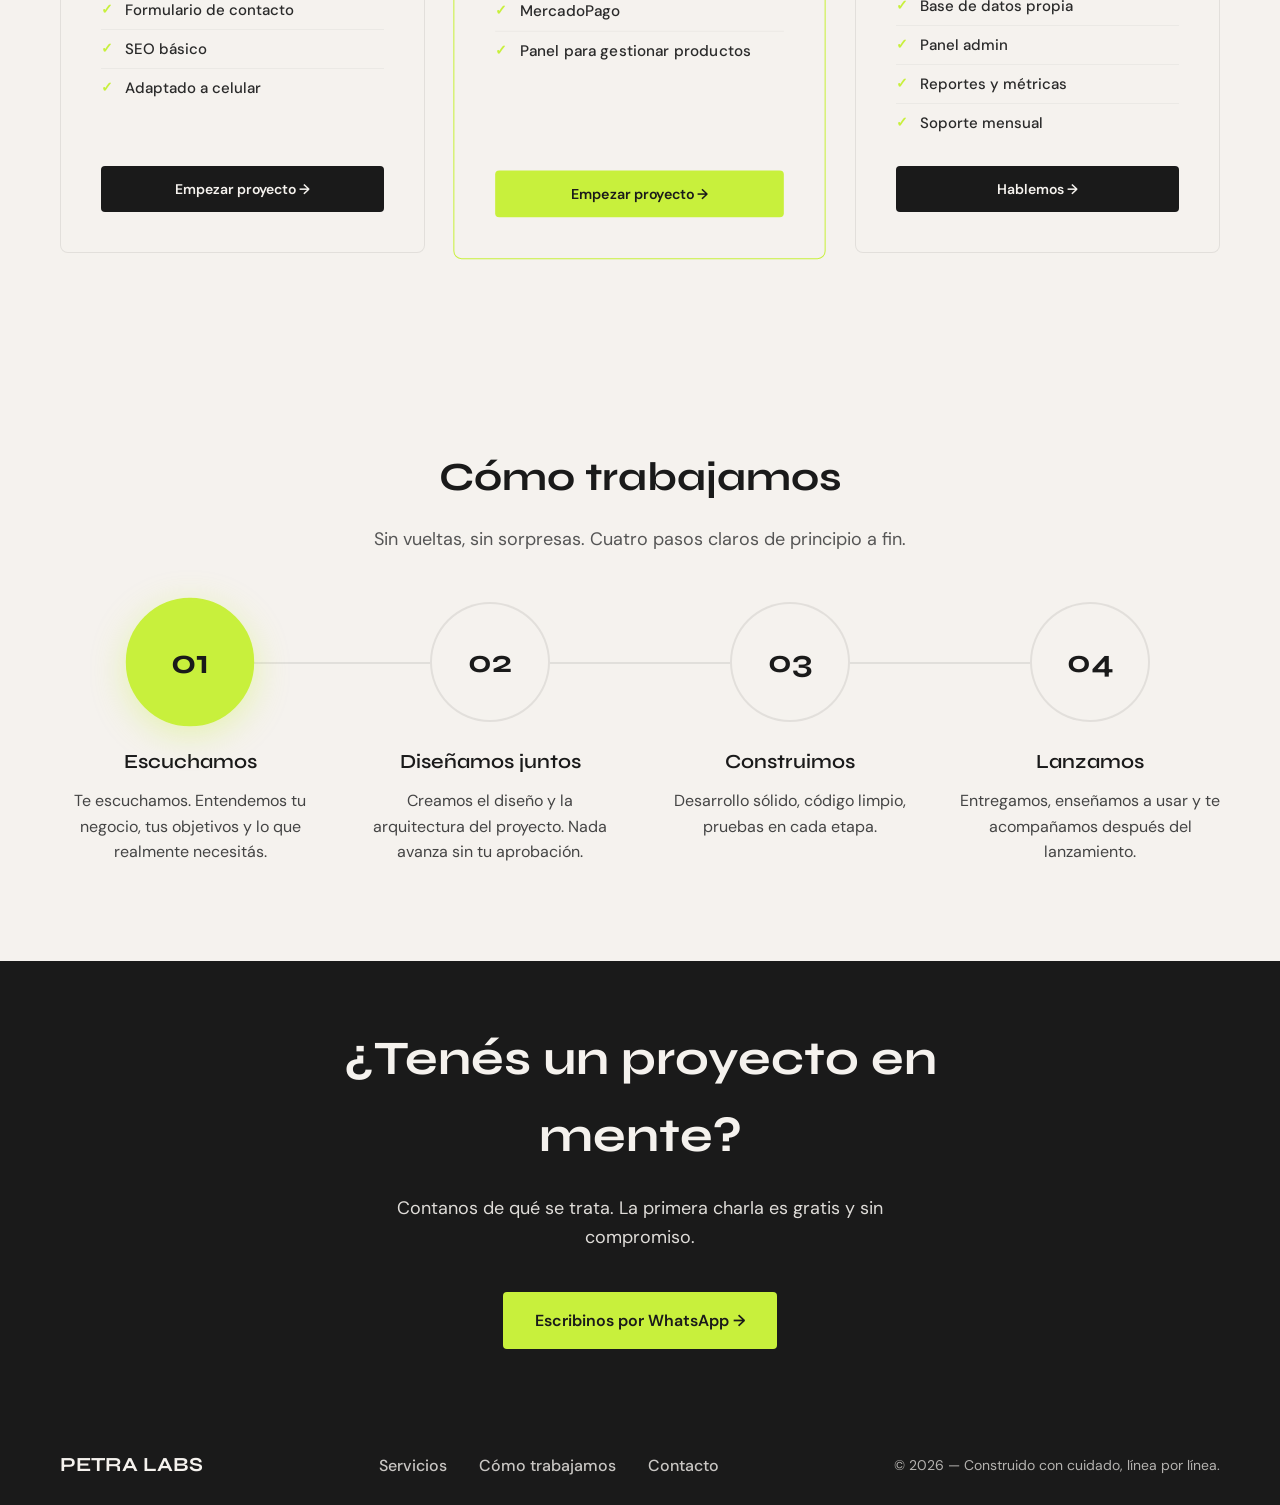
==== commit fbc8b1be: "fix: actualizar teléfono real en JSON-LD LocalBusiness Co-Authored-By: Claude Sonnet 4.6 <noreply@an" ====
--- a/index.html
+++ b/index.html
@@ -200,7 +200,7 @@
   "name": "Petra Labs",
   "description": "Desarrollo web a medida para PyMEs, emprendedores y profesionales en Buenos Aires",
   "url": "https://petralabs.xyz",
-  "telephone": "+54 9 11 XXXX-XXXX",
+  "telephone": "+5491127343775",
   "address": {
     "@type": "PostalAddress",
     "addressLocality": "Buenos Aires",
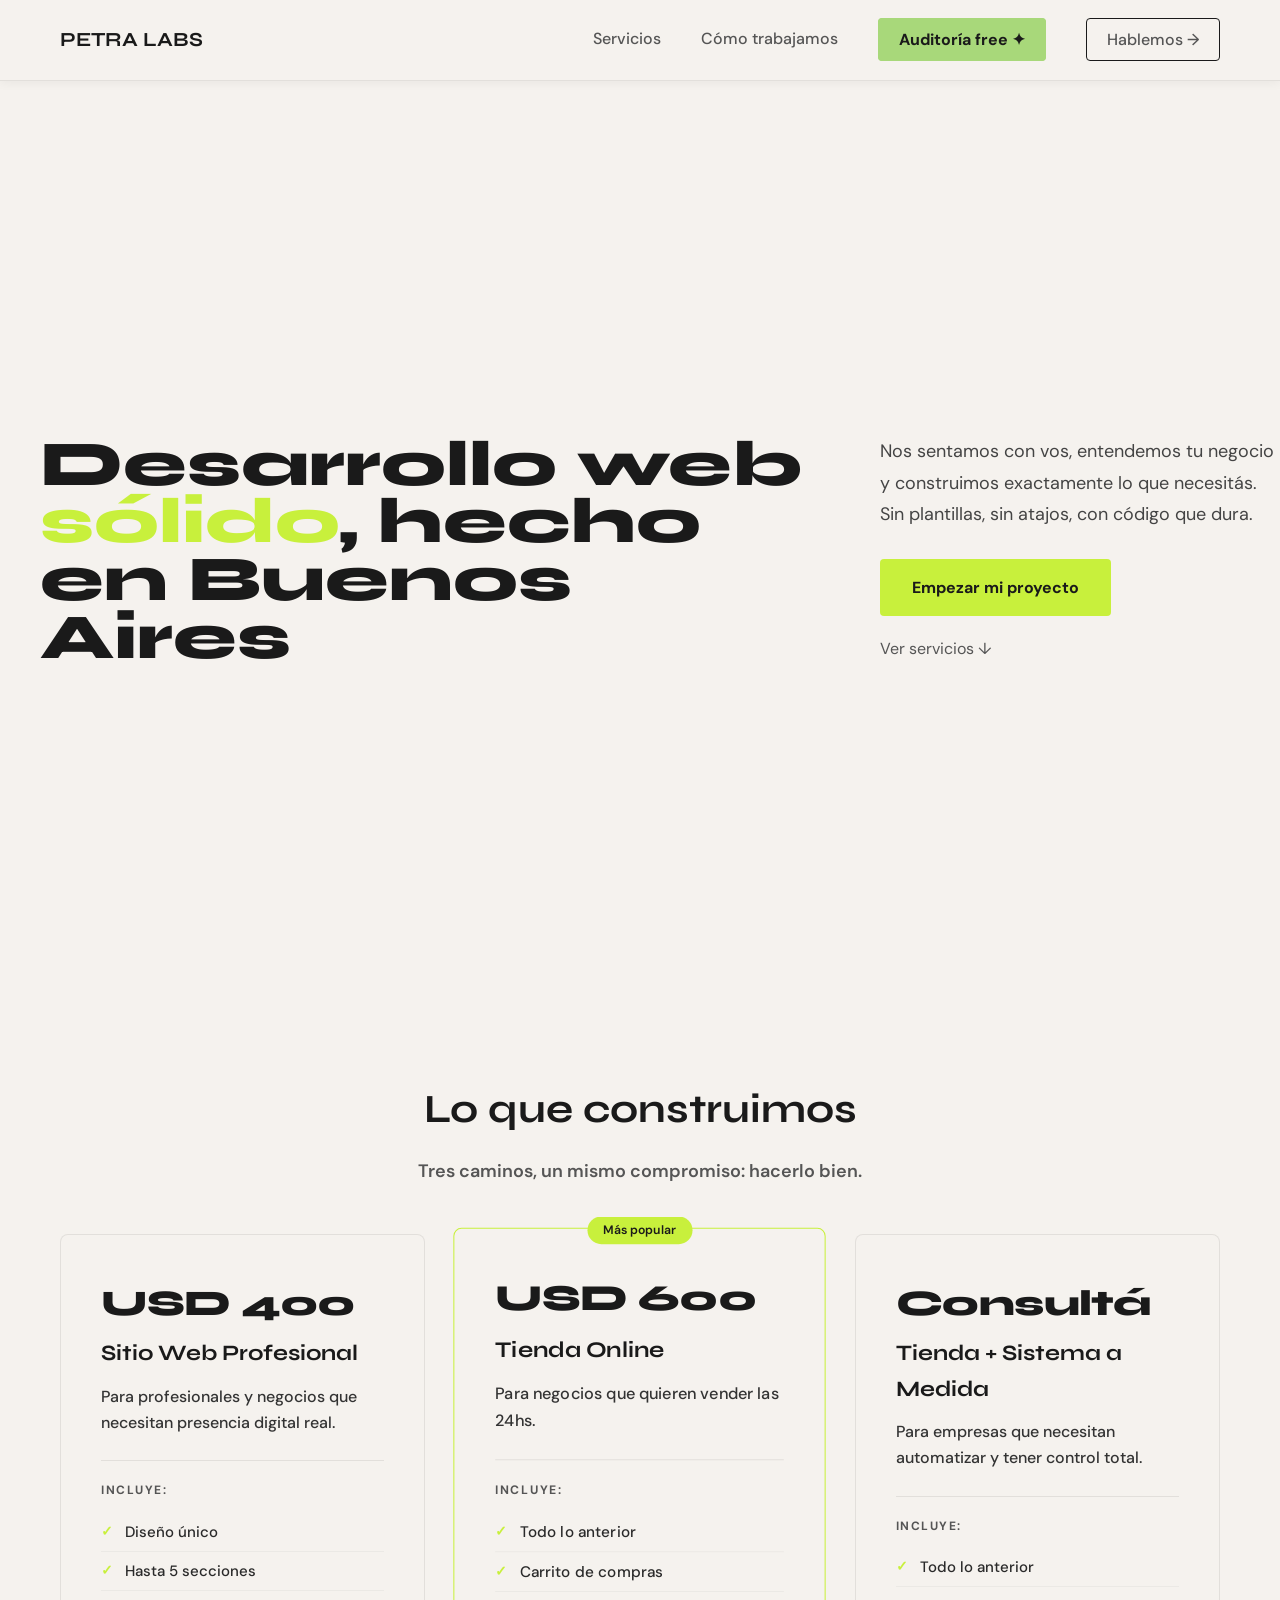
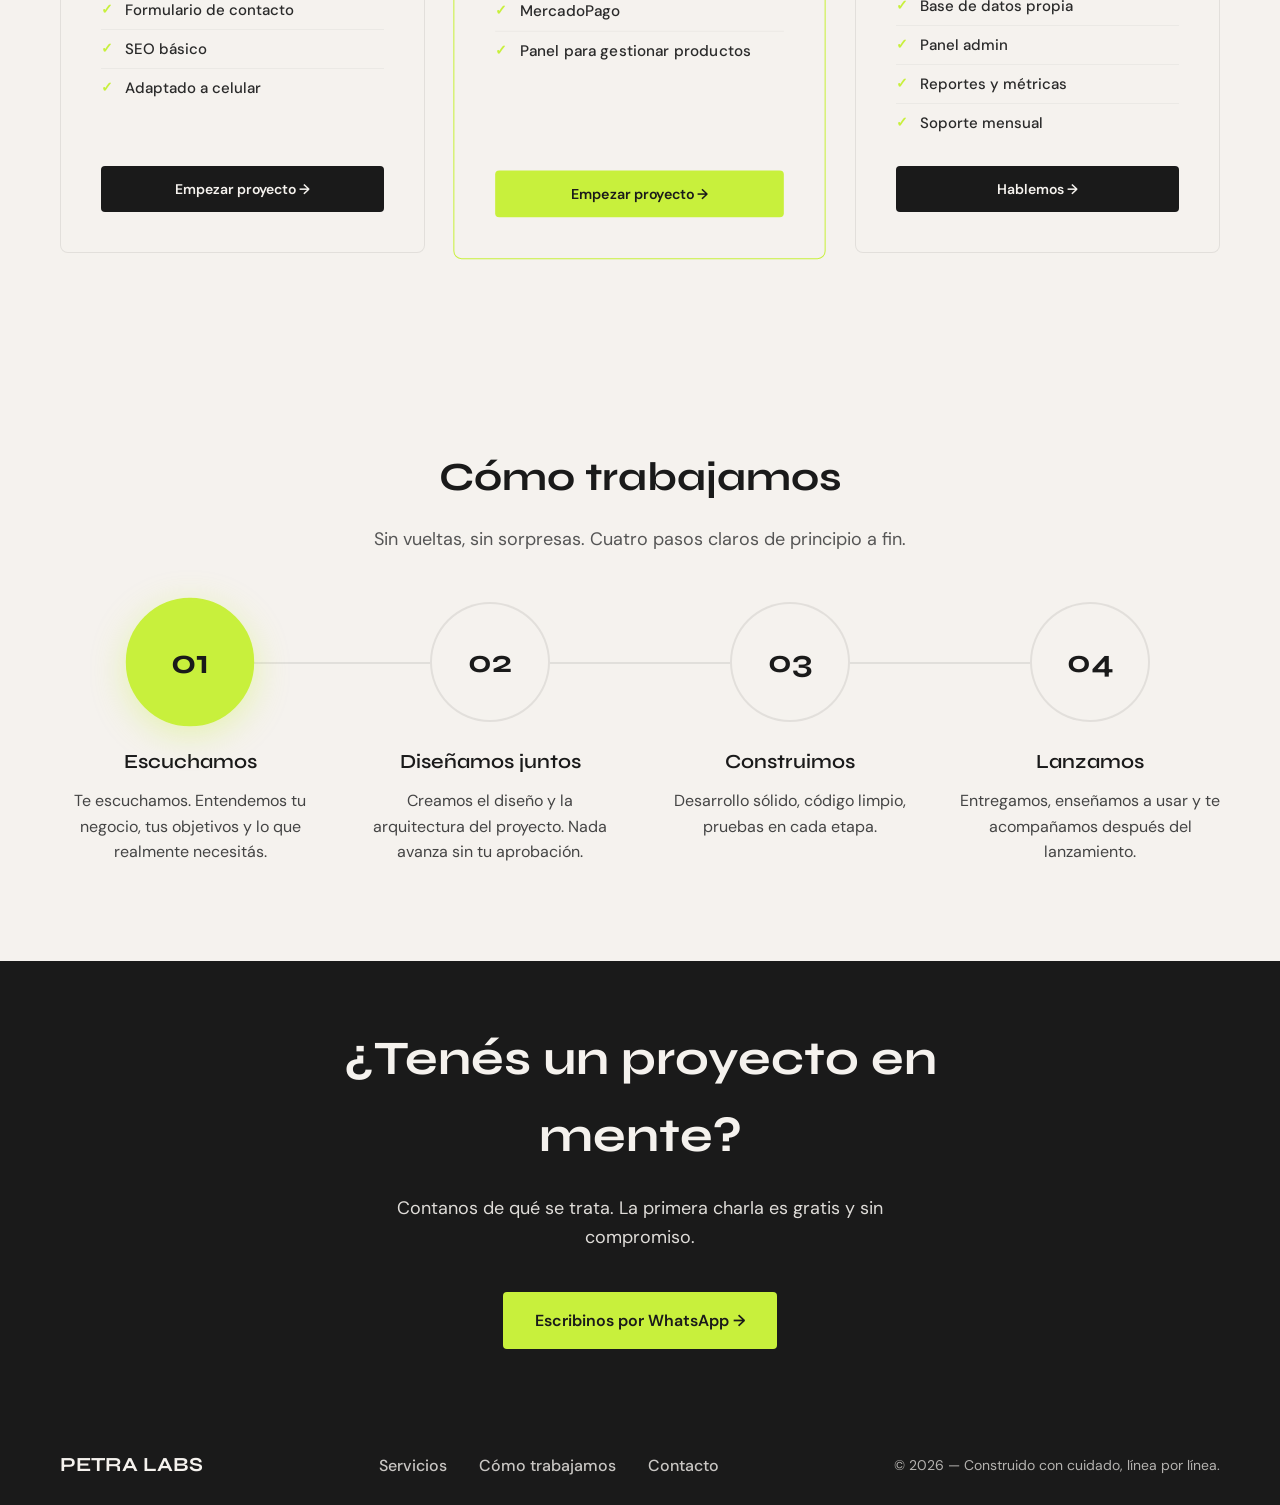
==== commit 7a2f0c63: "feat: add Google Analytics to all pages" ====
--- a/index.html
+++ b/index.html
@@ -27,6 +27,15 @@
     <link href="https://fonts.googleapis.com/css2?family=Syne:wght@400;500;600;700;800&family=DM+Sans:wght@400;500;700;800&display=swap" rel="stylesheet">
     
     <link rel="stylesheet" href="styles.css">
+
+<!-- Google tag (gtag.js) -->
+<script async src="https://www.googletagmanager.com/gtag/js?id=G-VZS3NJERB4"></script>
+<script>
+  window.dataLayer = window.dataLayer || [];
+  function gtag(){dataLayer.push(arguments);}
+  gtag('js', new Date());
+  gtag('config', 'G-VZS3NJERB4');
+</script>
 </head>
 <body>
     <!-- Navigation -->
--- a/styles.css
+++ b/styles.css
@@ -788,28 +788,6 @@
 
 /* Desktop Styles */
 @media (min-width: 1024px) {
-    /* Custom Cursor */
-    * {
-        cursor: none;
-    }
-
-    .custom-cursor {
-        width: 12px;
-        height: 12px;
-        border: 2px solid var(--accent);
-        border-radius: 50%;
-        position: fixed;
-        pointer-events: none;
-        z-index: 9999;
-        transition: all 0.1s ease;
-        transform: translate(-50%, -50%);
-    }
-
-    .custom-cursor.hover {
-        transform: translate(-50%, -50%) scale(1.5);
-        background-color: var(--accent);
-    }
-    
     /* Navigation Desktop */
     .hamburger {
         display: none;
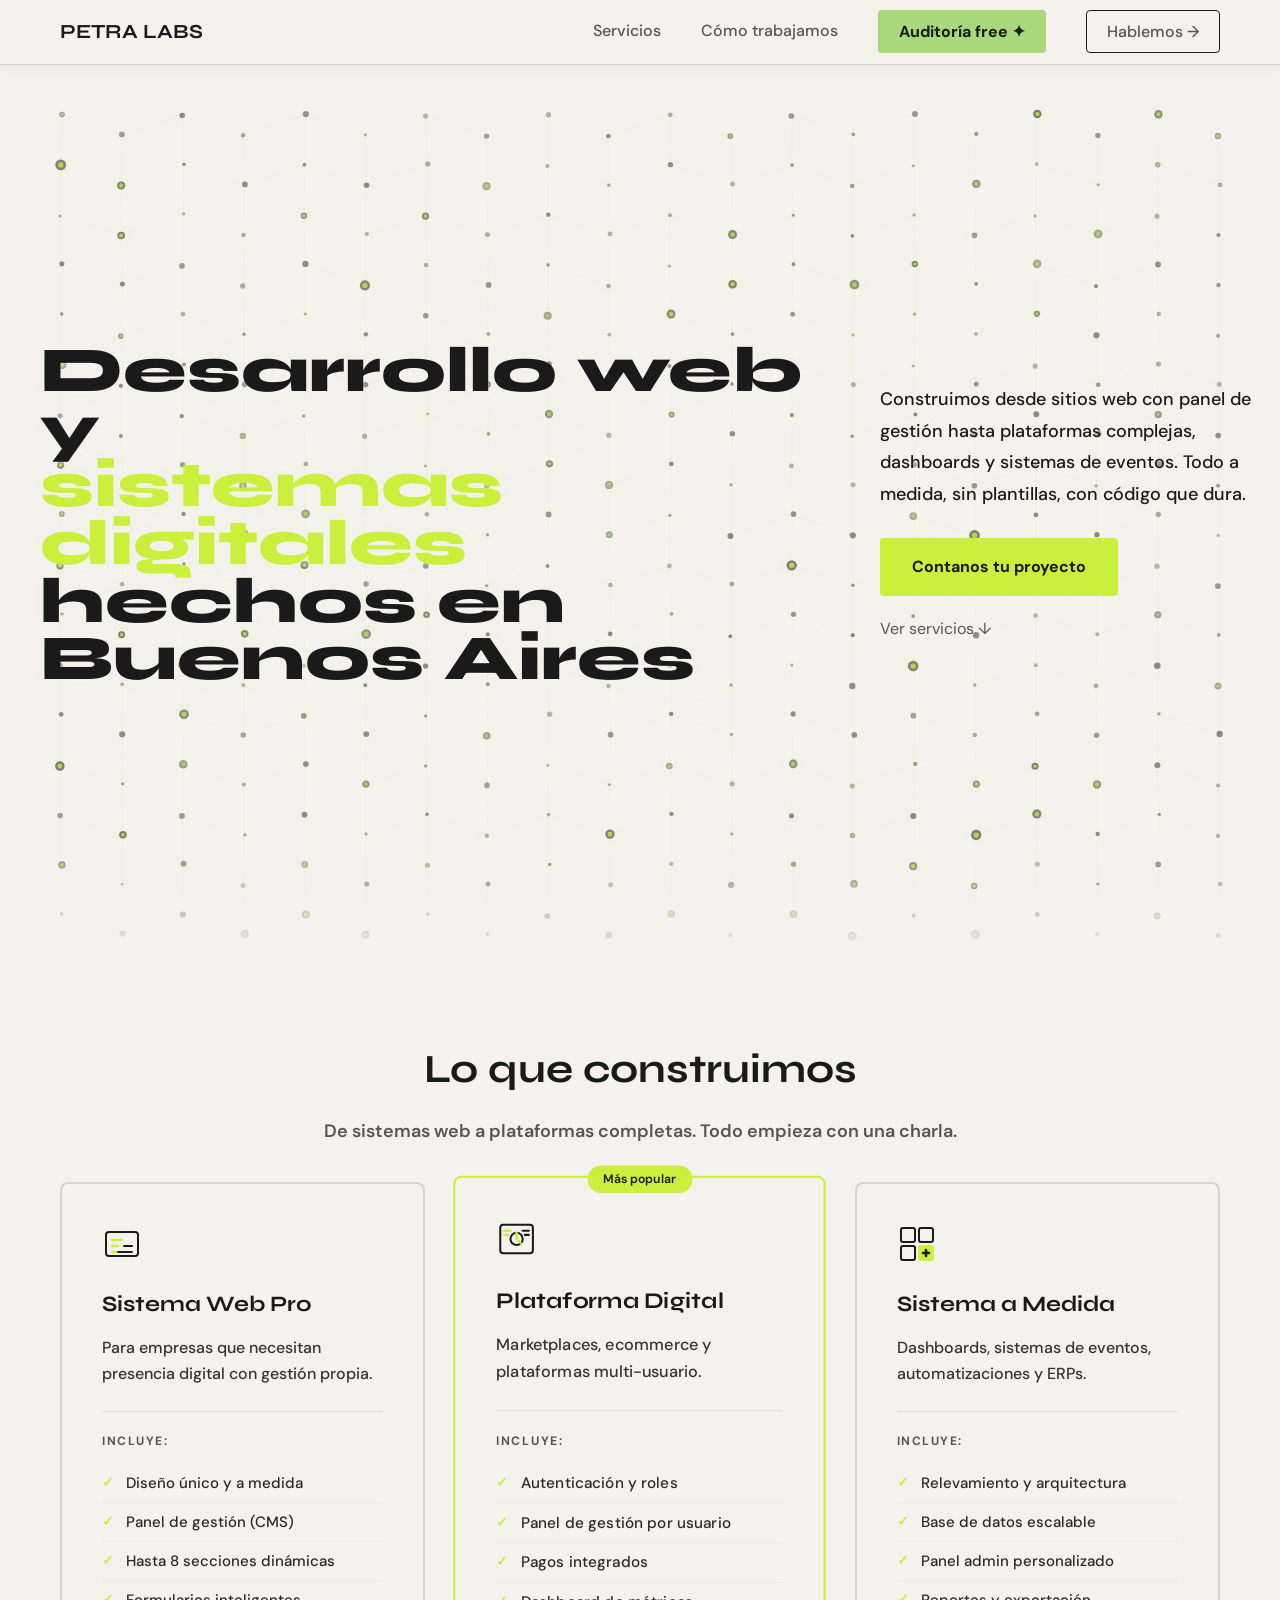
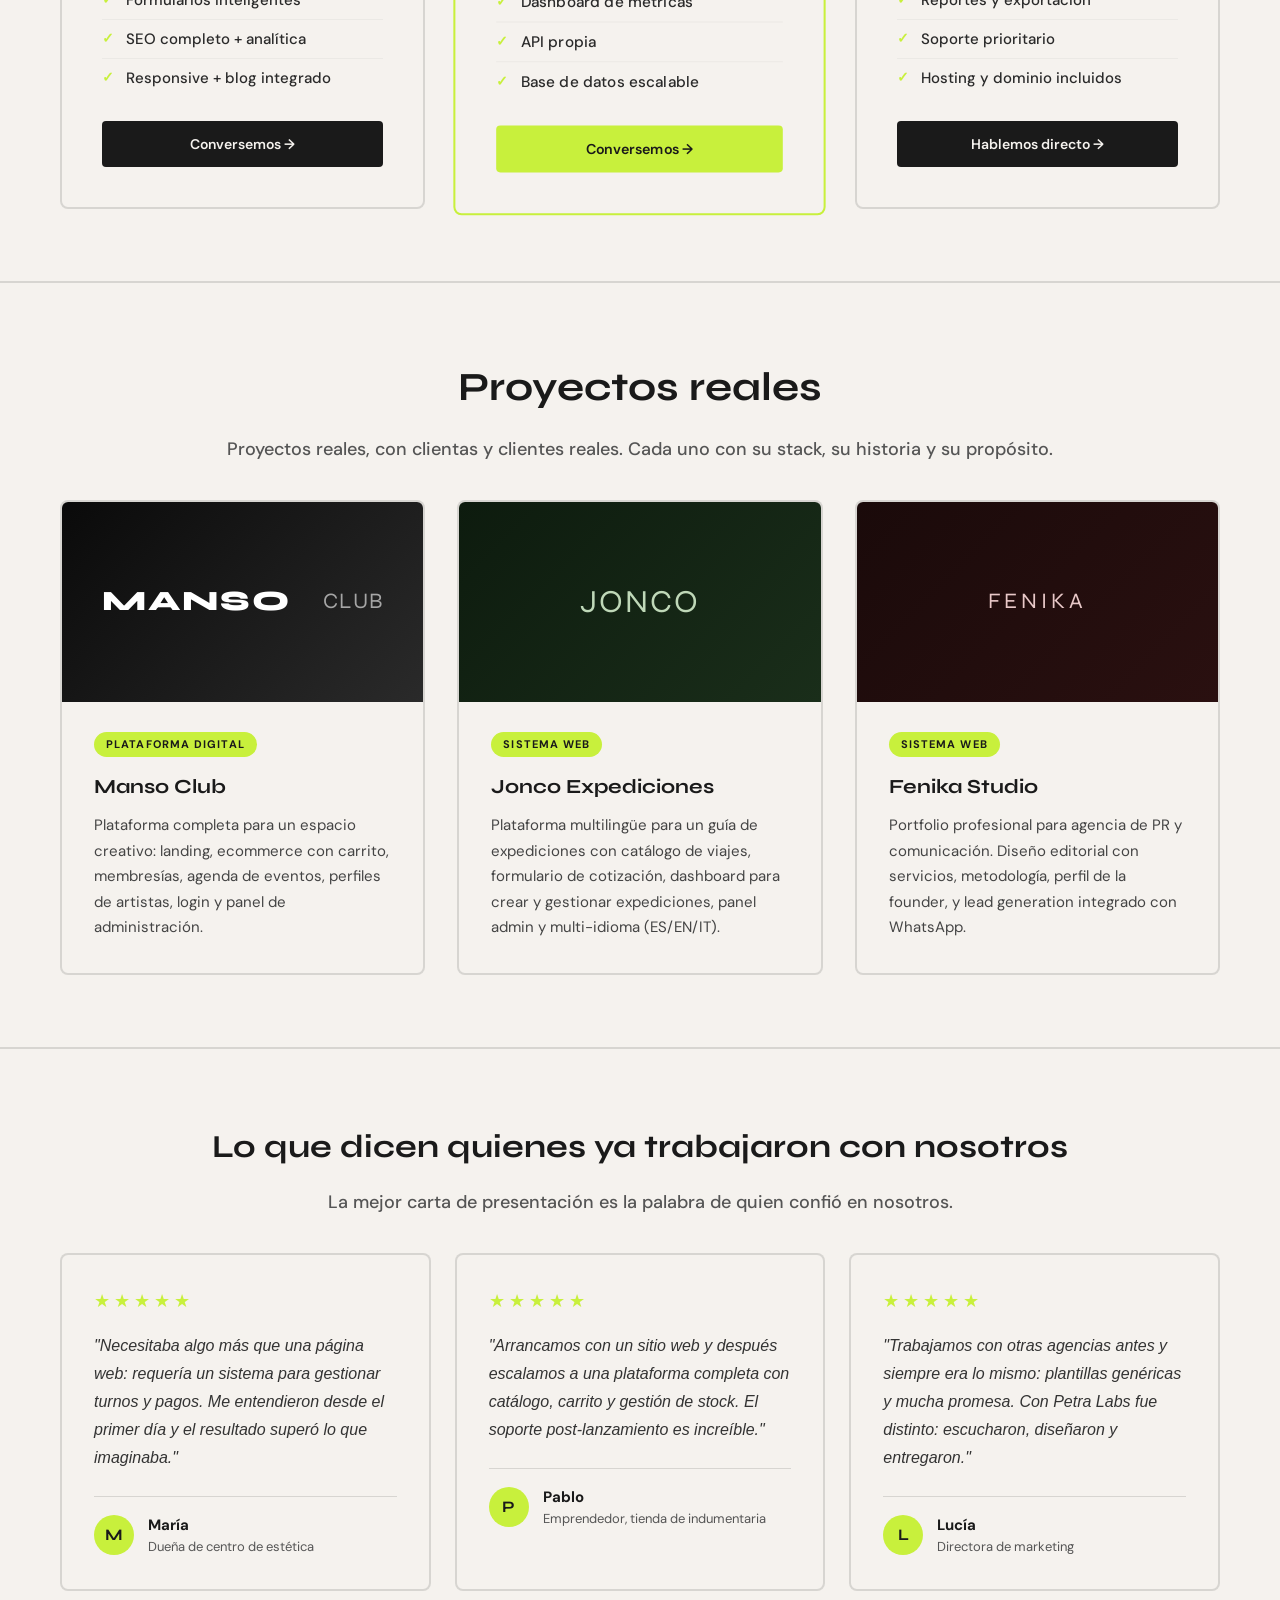
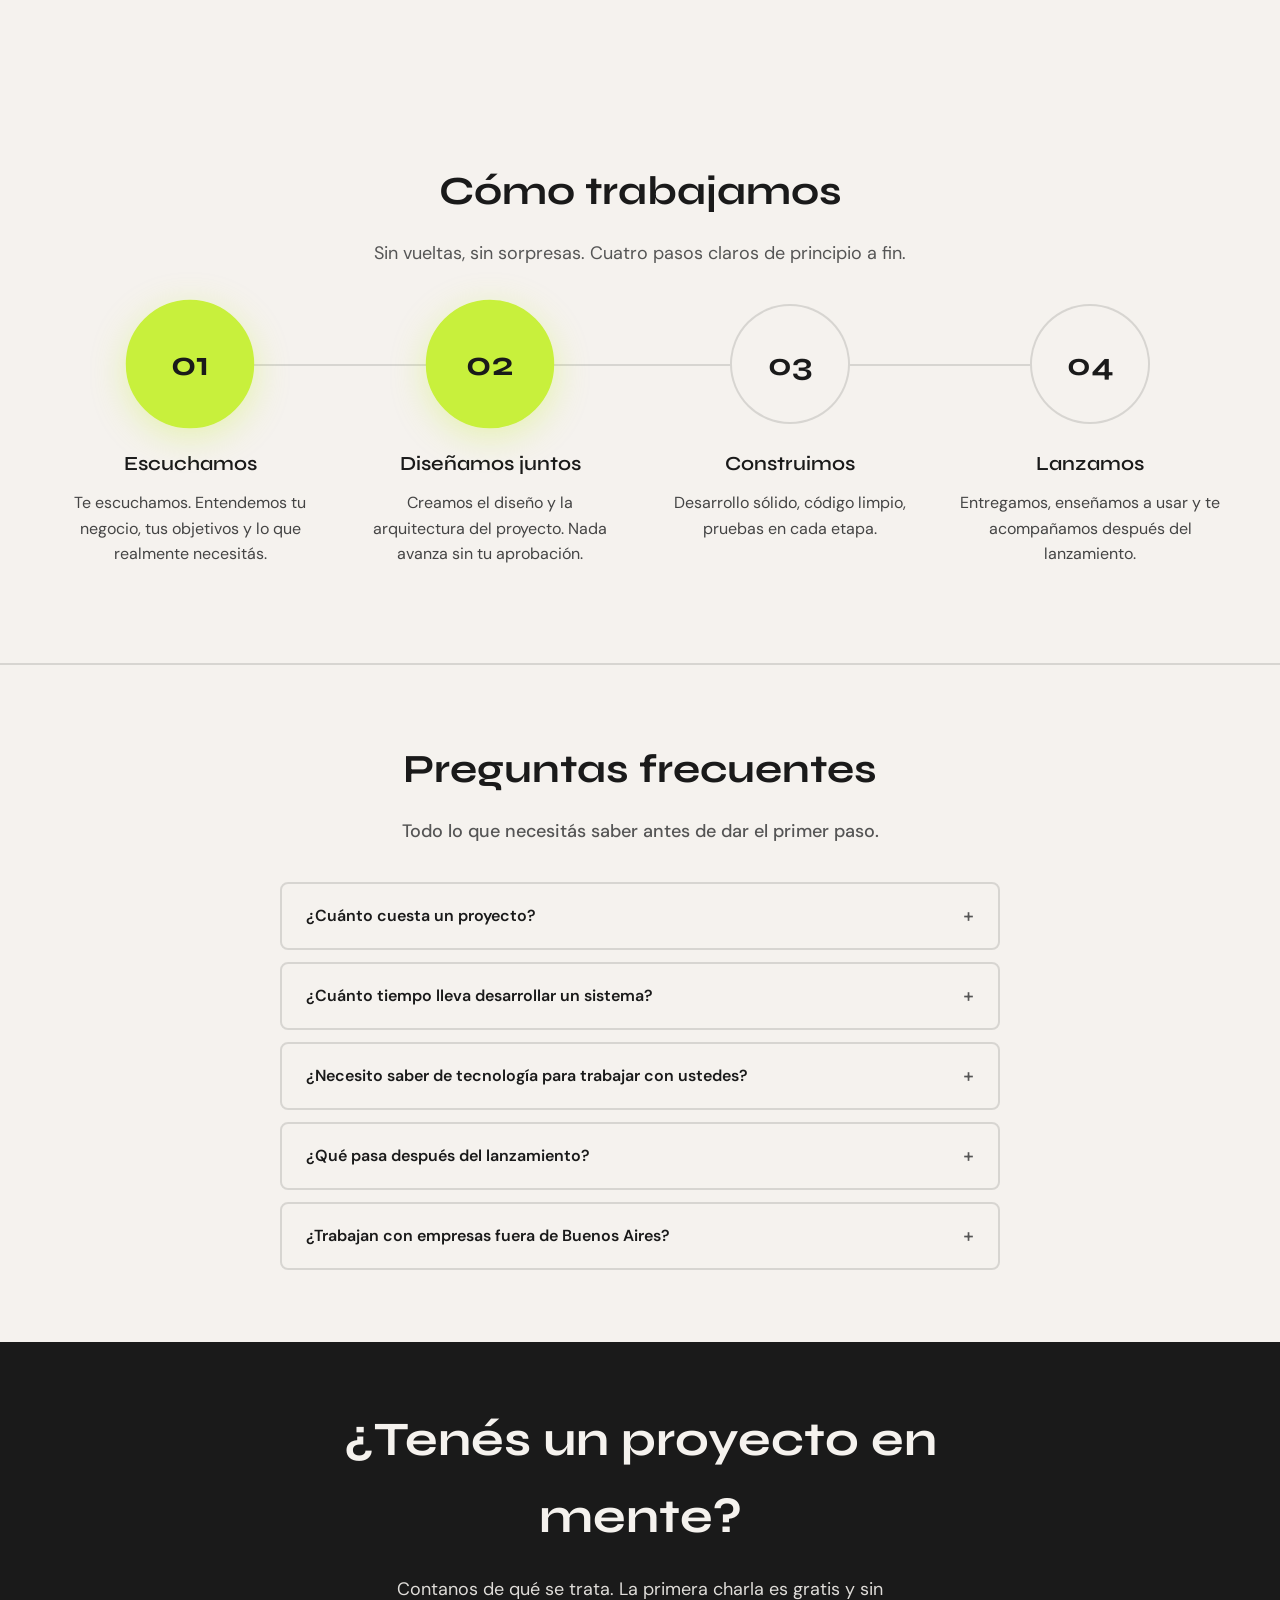
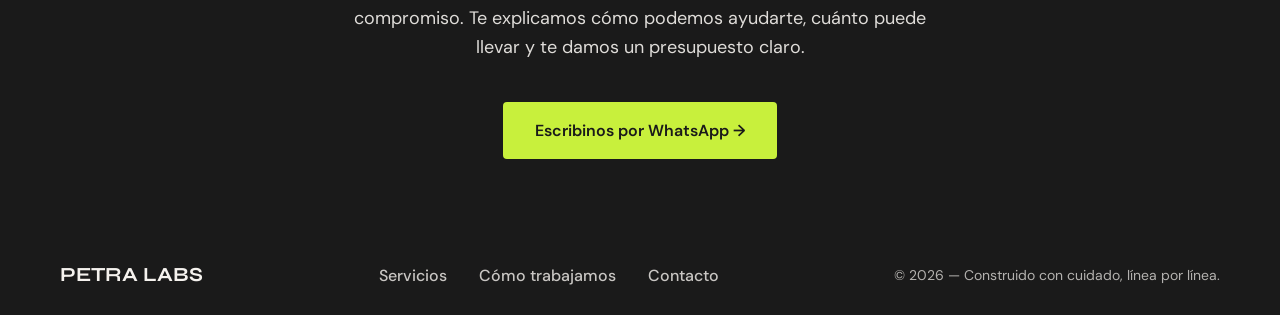
==== commit 596789c0: "refactor: reposicionar servicios sin precios, agregar portfolio real, animación canvas y FAQ" ====
--- a/index.html
+++ b/index.html
@@ -3,21 +3,21 @@
 <head>
     <meta charset="UTF-8">
     <meta name="viewport" content="width=device-width, initial-scale=1.0">
-    <title>Petra Labs | Desarrollo Web a Medida — Buenos Aires</title>
-    <meta name="description" content="Desarrollamos sitios web y aplicaciones a medida para empresas y PyMEs en Buenos Aires. Código sólido, diseño elegante y atención personalizada." />
-    <meta property="og:title" content="Petra Labs | Desarrollo Web a Medida — Buenos Aires"/>
+    <title>Petra Labs | Desarrollo Web y Sistemas Digitales — Buenos Aires</title>
+    <meta name="description" content="Desarrollamos sistemas web, plataformas digitales y dashboards a medida para empresas y PyMEs en Buenos Aires. Código sólido, diseño elegante y atención personalizada." />
+    <meta property="og:title" content="Petra Labs | Desarrollo Web y Sistemas Digitales — Buenos Aires"/>
     <meta name="robots" content="index, follow" />
     <link rel="canonical" href="https://petralabs.xyz" />
     <link rel="icon" href="data:image/svg+xml,<svg xmlns='http://www.w3.org/2000/svg' viewBox='0 0 100 100'><rect width='100' height='100' fill='%231A1A1A'/><text x='50' y='74' font-size='64' text-anchor='middle' fill='%23C8F03C' font-family='sans-serif' font-weight='bold'>P</text></svg>">
-    <meta property="og:description" content="Desarrollamos sitios web y aplicaciones a medida para empresas y PyMEs en Buenos Aires. Código sólido, diseño elegante y atención personalizada." />
+    <meta property="og:description" content="Desarrollamos sistemas web, plataformas digitales y dashboards a medida para empresas y PyMEs en Buenos Aires. Código sólido, diseño elegante y atención personalizada." />
     <meta property="og:url" content="https://petralabs.xyz" />
     <meta property="og:type" content="website" />
     <meta property="og:image" content="https://petralabs.xyz/og-image.png" />
     <meta property="og:image:width" content="1200" />
     <meta property="og:image:height" content="630" />
     <meta name="twitter:card" content="summary_large_image" />
-    <meta name="twitter:title" content="Petra Labs | Desarrollo Web a Medida — Buenos Aires" />
-    <meta name="twitter:description" content="Desarrollamos sitios web y aplicaciones a medida para empresas y PyMEs en Buenos Aires. Código sólido, diseño elegante y atención personalizada." />
+    <meta name="twitter:title" content="Petra Labs | Desarrollo Web y Sistemas Digitales — Buenos Aires" />
+    <meta name="twitter:description" content="Desarrollamos sistemas web, plataformas digitales y dashboards a medida para empresas y PyMEs en Buenos Aires. Código sólido, diseño elegante y atención personalizada." />
     <meta name="twitter:image" content="https://petralabs.xyz/og-image.png" />
     <meta name="author" content="Petra Labs" />
     
@@ -65,21 +65,22 @@
 
     <!-- Hero Section -->
     <section class="hero">
+        <canvas id="hero-canvas"></canvas>
         <div class="hero-container">
             <div class="hero-left">
                 <h1 class="hero-title">
-                    <span class="hero-title-line">Desarrollo web</span>
-                    <span class="hero-title-line"><span class="accent">sólido</span>, hecho</span>
-                    <span class="hero-title-line">en Buenos Aires</span>
+                    <span class="hero-title-line">Desarrollo web y</span>
+                    <span class="hero-title-line"><span class="accent">sistemas digitales</span></span>
+                    <span class="hero-title-line">hechos en Buenos Aires</span>
                 </h1>
             </div>
             <div class="hero-right">
                 <div class="hero-content">
                     <p class="hero-subtitle">
-                        Nos sentamos con vos, entendemos tu negocio y construimos exactamente lo que necesitás. Sin plantillas, sin atajos, con código que dura.
+                        Construimos desde sitios web con panel de gestión hasta plataformas complejas, dashboards y sistemas de eventos. Todo a medida, sin plantillas, con código que dura.
                     </p>
                     <div class="hero-cta">
-                        <a href="#contacto" class="hero-cta-primary">Empezar mi proyecto</a>
+                        <a href="#contacto" class="hero-cta-primary">Contanos tu proyecto</a>
                         <a href="#servicios" class="hero-cta-secondary">Ver servicios ↓</a>
                     </div>
                 </div>
@@ -92,57 +93,177 @@
         <div class="servicios-container">
             <div class="servicios-header">
                 <h2 class="servicios-title">Lo que construimos</h2>
-                <p class="servicios-subtitle">Tres caminos, un mismo compromiso: hacerlo bien.</p>
+                <p class="servicios-subtitle">De sistemas web a plataformas completas. Todo empieza con una charla.</p>
             </div>
             <div class="servicios-grid">
                 <div class="servicio-card">
-                    <div class="servicio-price">USD 400</div>
-                    <h3 class="servicio-name">Sitio Web Profesional</h3>
-                    <p class="servicio-description">Para profesionales y negocios que necesitan presencia digital real.</p>
+                    <div class="servicio-icon">
+                        <svg width="40" height="40" viewBox="0 0 40 40" fill="none">
+                            <rect x="4" y="8" width="32" height="24" rx="3" stroke="#1A1A1A" stroke-width="2" fill="none"/>
+                            <line x1="10" y1="16" x2="20" y2="16" stroke="#C8F03C" stroke-width="2.5" stroke-linecap="round"/>
+                            <line x1="10" y1="22" x2="16" y2="22" stroke="#C8F03C" stroke-width="2.5" stroke-linecap="round"/>
+                            <line x1="22" y1="22" x2="30" y2="22" stroke="#1A1A1A" stroke-width="2" stroke-linecap="round"/>
+                            <line x1="10" y1="28" x2="14" y2="28" stroke="#C8F03C" stroke-width="2.5" stroke-linecap="round"/>
+                            <line x1="16" y1="28" x2="30" y2="28" stroke="#1A1A1A" stroke-width="2" stroke-linecap="round"/>
+                        </svg>
+                    </div>
+                    <h3 class="servicio-name">Sistema Web Pro</h3>
+                    <p class="servicio-description">Para empresas que necesitan presencia digital con gestión propia.</p>
                     <div class="servicio-includes">
                         <h4>Incluye:</h4>
                         <ul>
-                            <li>Diseño único</li>
-                            <li>Hasta 5 secciones</li>
-                            <li>Formulario de contacto</li>
-                            <li>SEO básico</li>
-                            <li>Adaptado a celular</li>
+                            <li>Diseño único y a medida</li>
+                            <li>Panel de gestión (CMS)</li>
+                            <li>Hasta 8 secciones dinámicas</li>
+                            <li>Formularios inteligentes</li>
+                            <li>SEO completo + analítica</li>
+                            <li>Responsive + blog integrado</li>
                         </ul>
                     </div>
-                    <a href="#contacto" class="servicio-cta">Empezar proyecto →</a>
+                    <a href="#contacto" class="servicio-cta">Conversemos →</a>
                 </div>
                 
                 <div class="servicio-card featured">
-                    <div class="servicio-price">USD 600</div>
-                    <h3 class="servicio-name">Tienda Online</h3>
-                    <p class="servicio-description">Para negocios que quieren vender las 24hs.</p>
+                    <div class="servicio-icon">
+                        <svg width="40" height="40" viewBox="0 0 40 40" fill="none">
+                            <rect x="4" y="6" width="32" height="28" rx="3" stroke="#1A1A1A" stroke-width="2" fill="none"/>
+                            <circle cx="20" cy="20" r="6" stroke="#1A1A1A" stroke-width="2" fill="none"/>
+                            <path d="M20 14 L20 20 L24 24" stroke="#C8F03C" stroke-width="2.5" stroke-linecap="round" stroke-linejoin="round"/>
+                            <line x1="8" y1="12" x2="14" y2="12" stroke="#C8F03C" stroke-width="2.5" stroke-linecap="round"/>
+                            <line x1="8" y1="16" x2="12" y2="16" stroke="#C8F03C" stroke-width="2.5" stroke-linecap="round"/>
+                            <line x1="26" y1="12" x2="32" y2="12" stroke="#1A1A1A" stroke-width="2" stroke-linecap="round"/>
+                            <line x1="28" y1="16" x2="32" y2="16" stroke="#1A1A1A" stroke-width="2" stroke-linecap="round"/>
+                        </svg>
+                    </div>
+                    <h3 class="servicio-name">Plataforma Digital</h3>
+                    <p class="servicio-description">Marketplaces, ecommerce y plataformas multi-usuario.</p>
                     <div class="servicio-includes">
                         <h4>Incluye:</h4>
                         <ul>
-                            <li>Todo lo anterior</li>
-                            <li>Carrito de compras</li>
-                            <li>MercadoPago</li>
-                            <li>Panel para gestionar productos</li>
+                            <li>Autenticación y roles</li>
+                            <li>Panel de gestión por usuario</li>
+                            <li>Pagos integrados</li>
+                            <li>Dashboard de métricas</li>
+                            <li>API propia</li>
+                            <li>Base de datos escalable</li>
                         </ul>
                     </div>
-                    <a href="#contacto" class="servicio-cta">Empezar proyecto →</a>
+                    <a href="#contacto" class="servicio-cta">Conversemos →</a>
                 </div>
                 
                 <div class="servicio-card">
-                    <div class="servicio-price">Consultá</div>
-                    <h3 class="servicio-name">Tienda + Sistema a Medida</h3>
-                    <p class="servicio-description">Para empresas que necesitan automatizar y tener control total.</p>
+                    <div class="servicio-icon">
+                        <svg width="40" height="40" viewBox="0 0 40 40" fill="none">
+                            <rect x="4" y="4" width="14" height="14" rx="2" stroke="#1A1A1A" stroke-width="2" fill="none"/>
+                            <rect x="22" y="4" width="14" height="14" rx="2" stroke="#1A1A1A" stroke-width="2" fill="none"/>
+                            <rect x="4" y="22" width="14" height="14" rx="2" stroke="#1A1A1A" stroke-width="2" fill="none"/>
+                            <rect x="22" y="22" width="14" height="14" rx="2" stroke="#C8F03C" stroke-width="2" fill="var(--accent)"/>
+                            <line x1="29" y1="26" x2="29" y2="32" stroke="#1A1A1A" stroke-width="2.5" stroke-linecap="round"/>
+                            <line x1="26" y1="29" x2="32" y2="29" stroke="#1A1A1A" stroke-width="2.5" stroke-linecap="round"/>
+                        </svg>
+                    </div>
+                    <h3 class="servicio-name">Sistema a Medida</h3>
+                    <p class="servicio-description">Dashboards, sistemas de eventos, automatizaciones y ERPs.</p>
                     <div class="servicio-includes">
                         <h4>Incluye:</h4>
                         <ul>
-                            <li>Todo lo anterior</li>
-                            <li>Base de datos propia</li>
-                            <li>Panel admin</li>
-                            <li>Reportes y métricas</li>
-                            <li>Soporte mensual</li>
+                            <li>Relevamiento y arquitectura</li>
+                            <li>Base de datos escalable</li>
+                            <li>Panel admin personalizado</li>
+                            <li>Reportes y exportación</li>
+                            <li>Soporte prioritario</li>
+                            <li>Hosting y dominio incluidos</li>
                         </ul>
                     </div>
-                    <a href="https://wa.me/5491127343775?text=Hola%20Petra%20Labs,%20quiero%20consultar%20por%20un%20sistema%20a%20medida" class="servicio-cta" target="_blank" rel="noopener noreferrer">Hablemos →</a>
+                    <a href="https://wa.me/5491127343775?text=Hola%20Petra%20Labs,%20quiero%20consultar%20por%20un%20sistema%20a%20medida" class="servicio-cta" target="_blank" rel="noopener noreferrer">Hablemos directo →</a>
+                </div>
+            </div>
+        </div>
+    </section>
+
+    <!-- Portfolio Section -->
+    <section class="portfolio" id="portfolio">
+        <div class="portfolio-container">
+            <div class="portfolio-header">
+                <h2 class="portfolio-title">Proyectos reales</h2>
+                <p class="portfolio-subtitle">Proyectos reales, con clientas y clientes reales. Cada uno con su stack, su historia y su propósito.</p>
+            </div>
+            <div class="portfolio-grid">
+                <a href="https://mansoclub.com.ar/" target="_blank" rel="noopener noreferrer" class="portfolio-card" style="text-decoration: none; color: inherit;">
+                    <div class="portfolio-image" style="background: linear-gradient(135deg, #0a0a0a 0%, #1a1a1a 50%, #2a2a2a 100%); display: flex; align-items: center; justify-content: center; gap: 32px;">
+                        <span style="font-family: 'Syne', sans-serif; font-weight: 800; font-size: 28px; color: #fff; letter-spacing: 2px;">MANSO</span>
+                        <span style="font-family: 'Syne', sans-serif; font-weight: 300; font-size: 22px; color: rgba(255,255,255,0.6); letter-spacing: 1px;">CLUB</span>
+                    </div>
+                    <div class="portfolio-body">
+                        <span class="portfolio-tag">Plataforma Digital</span>
+                        <h3 class="portfolio-name">Manso Club</h3>
+                        <p class="portfolio-desc">Plataforma completa para un espacio creativo: landing, ecommerce con carrito, membresías, agenda de eventos, perfiles de artistas, login y panel de administración.</p>
+                    </div>
+                </a>
+                <a href="https://jonco.pro/" target="_blank" rel="noopener noreferrer" class="portfolio-card" style="text-decoration: none; color: inherit;">
+                    <div class="portfolio-image" style="background: linear-gradient(135deg, #0d1b0e 0%, #1a2e1a 100%); display: flex; align-items: center; justify-content: center;">
+                        <span style="font-family: 'Syne', sans-serif; font-weight: 300; font-size: 32px; color: #bfd8b8; letter-spacing: 2px;">JONCO</span>
+                    </div>
+                    <div class="portfolio-body">
+                        <span class="portfolio-tag">Sistema Web</span>
+                        <h3 class="portfolio-name">Jonco Expediciones</h3>
+                        <p class="portfolio-desc">Plataforma multilingüe para un guía de expediciones con catálogo de viajes, formulario de cotización, dashboard para crear y gestionar expediciones, panel admin y multi-idioma (ES/EN/IT).</p>
+                    </div>
+                </a>
+                <a href="https://fenikastudio.com/" target="_blank" rel="noopener noreferrer" class="portfolio-card" style="text-decoration: none; color: inherit;">
+                    <div class="portfolio-image" style="background: linear-gradient(135deg, #1a0a0a 0%, #2a1010 100%); display: flex; align-items: center; justify-content: center;">
+                        <span style="font-family: 'Syne', sans-serif; font-weight: 300; font-size: 22px; color: #e8c8c8; letter-spacing: 4px;">FENIKA</span>
+                    </div>
+                    <div class="portfolio-body">
+                        <span class="portfolio-tag">Sistema Web</span>
+                        <h3 class="portfolio-name">Fenika Studio</h3>
+                        <p class="portfolio-desc">Portfolio profesional para agencia de PR y comunicación. Diseño editorial con servicios, metodología, perfil de la founder, y lead generation integrado con WhatsApp.</p>
+                    </div>
+                </a>
+            </div>
+        </div>
+    </section>
+
+    <!-- Testimonios Section -->
+    <section class="testimonios" id="testimonios">
+        <div class="testimonios-container">
+            <div class="testimonios-header">
+                <h2 class="testimonios-title">Lo que dicen quienes ya trabajaron con nosotros</h2>
+                <p class="testimonios-subtitle">La mejor carta de presentación es la palabra de quien confió en nosotros.</p>
+            </div>
+            <div class="testimonios-grid">
+                <div class="testimonio-card">
+                    <div class="testimonio-stars">★★★★★</div>
+                    <p class="testimonio-text">"Necesitaba algo más que una página web: requería un sistema para gestionar turnos y pagos. Me entendieron desde el primer día y el resultado superó lo que imaginaba."</p>
+                    <div class="testimonio-author">
+                        <div class="testimonio-avatar">M</div>
+                        <div>
+                            <strong>María</strong>
+                            <span>Dueña de centro de estética</span>
+                        </div>
+                    </div>
+                </div>
+                <div class="testimonio-card">
+                    <div class="testimonio-stars">★★★★★</div>
+                    <p class="testimonio-text">"Arrancamos con un sitio web y después escalamos a una plataforma completa con catálogo, carrito y gestión de stock. El soporte post-lanzamiento es increíble."</p>
+                    <div class="testimonio-author">
+                        <div class="testimonio-avatar">P</div>
+                        <div>
+                            <strong>Pablo</strong>
+                            <span>Emprendedor, tienda de indumentaria</span>
+                        </div>
+                    </div>
+                </div>
+                <div class="testimonio-card">
+                    <div class="testimonio-stars">★★★★★</div>
+                    <p class="testimonio-text">"Trabajamos con otras agencias antes y siempre era lo mismo: plantillas genéricas y mucha promesa. Con Petra Labs fue distinto: escucharon, diseñaron y entregaron."</p>
+                    <div class="testimonio-author">
+                        <div class="testimonio-avatar">L</div>
+                        <div>
+                            <strong>Lucía</strong>
+                            <span>Directora de marketing</span>
+                        </div>
+                    </div>
                 </div>
             </div>
         </div>
@@ -180,11 +301,68 @@
         </div>
     </section>
 
+    <!-- FAQ Section -->
+    <section class="faq" id="faq">
+        <div class="faq-container">
+            <div class="faq-header">
+                <h2 class="faq-title">Preguntas frecuentes</h2>
+                <p class="faq-subtitle">Todo lo que necesitás saber antes de dar el primer paso.</p>
+            </div>
+            <div class="faq-list">
+                <div class="faq-item">
+                    <button class="faq-question" aria-expanded="false">
+                        <span>¿Cuánto cuesta un proyecto?</span>
+                        <span class="faq-icon">+</span>
+                    </button>
+                    <div class="faq-answer">
+                        <p>Depende del alcance. Un sistema web profesional arranca en un rango accesible, pero cada proyecto es distinto. Te damos un presupuesto exacto después de entender tu necesidad en una charla sin costo ni compromiso.</p>
+                    </div>
+                </div>
+                <div class="faq-item">
+                    <button class="faq-question" aria-expanded="false">
+                        <span>¿Cuánto tiempo lleva desarrollar un sistema?</span>
+                        <span class="faq-icon">+</span>
+                    </button>
+                    <div class="faq-answer">
+                        <p>Un sitio web profesional suele estar listo en 2 a 4 semanas. Las plataformas y sistemas a medida pueden llevar de 4 a 12 semanas según la complejidad. Te damos plazos reales desde el principio.</p>
+                    </div>
+                </div>
+                <div class="faq-item">
+                    <button class="faq-question" aria-expanded="false">
+                        <span>¿Necesito saber de tecnología para trabajar con ustedes?</span>
+                        <span class="faq-icon">+</span>
+                    </button>
+                    <div class="faq-answer">
+                        <p>Para nada. Nosotros nos encargamos de la parte técnica. Vos solo necesitás tener claro qué problema querés resolver. Te guiamos en todo el proceso.</p>
+                    </div>
+                </div>
+                <div class="faq-item">
+                    <button class="faq-question" aria-expanded="false">
+                        <span>¿Qué pasa después del lanzamiento?</span>
+                        <span class="faq-icon">+</span>
+                    </button>
+                    <div class="faq-answer">
+                        <p>Te enseñamos a usar el sistema, te pasamos toda la documentación y quedamos disponibles para soporte. Si necesitás cambios o mejoras, estamos ahí. No desaparecemos después de cobrar.</p>
+                    </div>
+                </div>
+                <div class="faq-item">
+                    <button class="faq-question" aria-expanded="false">
+                        <span>¿Trabajan con empresas fuera de Buenos Aires?</span>
+                        <span class="faq-icon">+</span>
+                    </button>
+                    <div class="faq-answer">
+                        <p>Sí. Trabajamos 100% remoto con clientes de toda Argentina y el exterior. Las reuniones son por videollamada y la comunicación fluida durante todo el proyecto.</p>
+                    </div>
+                </div>
+            </div>
+        </div>
+    </section>
+
     <!-- CTA Final Section -->
     <section class="cta-final" id="contacto">
         <div class="cta-final-container">
             <h2>¿Tenés un proyecto en mente?</h2>
-            <p>Contanos de qué se trata. La primera charla es gratis y sin compromiso.</p>
+            <p>Contanos de qué se trata. La primera charla es gratis y sin compromiso. Te explicamos cómo podemos ayudarte, cuánto puede llevar y te damos un presupuesto claro.</p>
             <a href="https://wa.me/5491127343775?text=Hola%20Petra%20Labs,%20tengo%20un%20proyecto%20en%20mente" class="cta-button" target="_blank" rel="noopener noreferrer">Escribinos por WhatsApp →</a>
         </div>
     </section>
@@ -207,7 +385,7 @@
   "@context": "https://schema.org",
   "@type": "LocalBusiness",
   "name": "Petra Labs",
-  "description": "Desarrollo web a medida para PyMEs, emprendedores y profesionales en Buenos Aires",
+  "description": "Desarrollo web y sistemas digitales a medida para PyMEs, emprendedores y profesionales en Buenos Aires",
   "url": "https://petralabs.xyz",
   "telephone": "+5491127343775",
   "address": {
@@ -216,7 +394,7 @@
     "addressCountry": "AR"
   },
   "areaServed": "Buenos Aires",
-  "serviceType": "Desarrollo Web"
+  "serviceType": "Desarrollo Web y Sistemas Digitales"
 }
 </script>
 </body>
--- a/styles.css
+++ b/styles.css
@@ -4,7 +4,7 @@
     --text: #1A1A1A;
     --accent: #C8F03C;
     --gray: #555555;
-    --border: rgba(0,0,0,0.08);
+    --border: rgba(0,0,0,0.12);
 }
 
 /* Reset */
@@ -35,7 +35,7 @@
 
 /* Mobile Navigation */
 nav {
-    padding: 24px 0;
+    padding: 16px 0;
     border-bottom: 1px solid var(--border);
     background-color: var(--bg);
     position: sticky;
@@ -190,8 +190,31 @@
 
 /* Hero Section - Mobile */
 .hero {
-    padding: 40px 20px;
+    padding: 24px 20px 48px;
     background-color: var(--bg);
+    position: relative;
+    overflow: hidden;
+}
+
+.hero::after {
+    content: '';
+    position: absolute;
+    bottom: 0;
+    left: 0;
+    right: 0;
+    height: 120px;
+    background: linear-gradient(to bottom, transparent, var(--bg));
+    pointer-events: none;
+    z-index: 0;
+}
+
+#hero-canvas {
+    position: absolute;
+    inset: 0;
+    width: 100%;
+    height: 100%;
+    pointer-events: none;
+    z-index: 0;
 }
 
 .hero-container {
@@ -201,6 +224,8 @@
     flex-direction: column;
     gap: 32px;
     text-align: center;
+    position: relative;
+    z-index: 1;
 }
 
 .hero-title {
@@ -210,6 +235,7 @@
     color: var(--text);
     line-height: 0.9;
     margin: 0;
+    text-shadow: 0 2px 6px rgba(245, 242, 238, 0.5);
 }
 
 .hero-title .accent {
@@ -256,12 +282,13 @@
 .hero-subtitle {
     font-family: 'DM Sans', sans-serif;
     font-size: 18px;
-    font-weight: 400;
-    color: #444444;
+    font-weight: 500;
+    color: #1A1A1A;
     line-height: 1.75;
     margin: 0;
     opacity: 0;
     animation: fadeIn 0.8s ease 0.5s forwards;
+    text-shadow: 0 1px 3px rgba(245, 242, 238, 0.6);
 }
 
 .hero-cta {
@@ -318,7 +345,7 @@
 
 /* Servicios Section - Mobile */
 .servicios {
-    padding: 80px 0;
+    padding: 56px 0;
     background-color: var(--bg);
 }
 
@@ -330,7 +357,7 @@
 
 .servicios-header {
     text-align: center;
-    margin-bottom: 48px;
+    margin-bottom: 36px;
 }
 
 .servicios-title {
@@ -357,7 +384,7 @@
 
 .servicio-card {
     background-color: var(--bg);
-    border: 1px solid var(--border);
+    border: 2px solid var(--border);
     border-radius: 8px;
     padding: 40px;
     transition: all 0.3s ease;
@@ -373,6 +400,7 @@
 
 .servicio-card.featured {
     border-color: var(--accent);
+    border-width: 2px;
 }
 
 .servicio-card.featured::before {
@@ -505,6 +533,324 @@
     border-color: #92c460 !important;
 }
 
+/* Servicio Icons */
+.servicio-icon {
+    margin-bottom: 16px;
+}
+
+/* Portfolio Section */
+.portfolio {
+    padding: 56px 0;
+    background-color: var(--bg);
+    border-top: 2px solid var(--border);
+}
+
+.portfolio-container {
+    max-width: 1200px;
+    margin: 0 auto;
+    padding: 0 20px;
+}
+
+.portfolio-header {
+    text-align: center;
+    margin-bottom: 36px;
+}
+
+.portfolio-title {
+    font-family: 'Syne', sans-serif;
+    font-weight: 700;
+    font-size: 40px;
+    color: var(--text);
+    margin-bottom: 16px;
+}
+
+.portfolio-subtitle {
+    font-family: 'DM Sans', sans-serif;
+    font-size: 18px;
+    font-weight: 500;
+    color: var(--gray);
+    margin: 0;
+}
+
+.portfolio-grid {
+    display: grid;
+    grid-template-columns: 1fr;
+    gap: 32px;
+}
+
+.portfolio-card {
+    background-color: var(--bg);
+    border: 2px solid var(--border);
+    border-radius: 8px;
+    overflow: hidden;
+    transition: all 0.3s ease;
+}
+
+.portfolio-card:hover {
+    transform: translateY(-4px);
+    box-shadow: 0 20px 40px rgba(0, 0, 0, 0.1);
+}
+
+.portfolio-image {
+    height: 200px;
+    display: flex;
+    align-items: center;
+    justify-content: center;
+    position: relative;
+}
+
+.portfolio-image-placeholder {
+    opacity: 0.6;
+}
+
+.portfolio-body {
+    padding: 28px 32px 32px;
+}
+
+.portfolio-tag {
+    display: inline-block;
+    background-color: var(--accent);
+    color: var(--text);
+    font-family: 'DM Sans', sans-serif;
+    font-size: 11px;
+    font-weight: 700;
+    letter-spacing: 0.1em;
+    text-transform: uppercase;
+    padding: 4px 12px;
+    border-radius: 99px;
+    margin-bottom: 14px;
+}
+
+.portfolio-name {
+    font-family: 'Syne', sans-serif;
+    font-size: 20px;
+    font-weight: 700;
+    color: var(--text);
+    margin-bottom: 10px;
+}
+
+.portfolio-desc {
+    font-family: 'DM Sans', sans-serif;
+    font-size: 15px;
+    color: #444444;
+    line-height: 1.7;
+    margin: 0;
+}
+
+/* Testimonios Section */
+.testimonios {
+    padding: 56px 0;
+    background-color: var(--bg);
+    border-top: 2px solid var(--border);
+}
+
+.testimonios-container {
+    max-width: 1200px;
+    margin: 0 auto;
+    padding: 0 20px;
+}
+
+.testimonios-header {
+    text-align: center;
+    margin-bottom: 36px;
+}
+
+.testimonios-title {
+    font-family: 'Syne', sans-serif;
+    font-weight: 700;
+    font-size: 32px;
+    color: var(--text);
+    margin-bottom: 16px;
+}
+
+.testimonios-subtitle {
+    font-family: 'DM Sans', sans-serif;
+    font-size: 18px;
+    font-weight: 500;
+    color: var(--gray);
+    margin: 0;
+}
+
+.testimonios-grid {
+    display: grid;
+    grid-template-columns: 1fr;
+    gap: 24px;
+}
+
+.testimonio-card {
+    background-color: var(--bg);
+    border: 2px solid var(--border);
+    border-radius: 8px;
+    padding: 32px;
+    transition: all 0.3s ease;
+}
+
+.testimonio-card:hover {
+    transform: translateY(-2px);
+    box-shadow: 0 12px 30px rgba(0, 0, 0, 0.08);
+}
+
+.testimonio-stars {
+    color: var(--accent);
+    font-size: 18px;
+    letter-spacing: 4px;
+    margin-bottom: 16px;
+}
+
+.testimonio-text {
+    font-family: 'DM Sans', sans-serif;
+    font-size: 16px;
+    color: #333333;
+    line-height: 1.75;
+    margin-bottom: 24px;
+    font-style: italic;
+}
+
+.testimonio-author {
+    display: flex;
+    align-items: center;
+    gap: 14px;
+    padding-top: 16px;
+    border-top: 1px solid var(--border);
+}
+
+.testimonio-avatar {
+    width: 40px;
+    height: 40px;
+    border-radius: 50%;
+    background-color: var(--accent);
+    color: var(--text);
+    display: flex;
+    align-items: center;
+    justify-content: center;
+    font-family: 'Syne', sans-serif;
+    font-weight: 700;
+    font-size: 16px;
+    flex-shrink: 0;
+}
+
+.testimonio-author strong {
+    display: block;
+    font-family: 'DM Sans', sans-serif;
+    font-size: 15px;
+    font-weight: 700;
+    color: var(--text);
+}
+
+.testimonio-author span {
+    display: block;
+    font-family: 'DM Sans', sans-serif;
+    font-size: 13px;
+    color: var(--gray);
+}
+
+/* FAQ Section */
+.faq {
+    padding: 56px 0;
+    background-color: var(--bg);
+    border-top: 2px solid var(--border);
+}
+
+.faq-container {
+    max-width: 760px;
+    margin: 0 auto;
+    padding: 0 20px;
+}
+
+.faq-header {
+    text-align: center;
+    margin-bottom: 36px;
+}
+
+.faq-title {
+    font-family: 'Syne', sans-serif;
+    font-weight: 700;
+    font-size: 40px;
+    color: var(--text);
+    margin-bottom: 16px;
+}
+
+.faq-subtitle {
+    font-family: 'DM Sans', sans-serif;
+    font-size: 18px;
+    font-weight: 500;
+    color: var(--gray);
+    margin: 0;
+}
+
+.faq-list {
+    display: flex;
+    flex-direction: column;
+    gap: 12px;
+}
+
+.faq-item {
+    border: 2px solid var(--border);
+    border-radius: 8px;
+    overflow: hidden;
+    transition: all 0.3s ease;
+}
+
+.faq-item:hover {
+    border-color: rgba(0,0,0,0.15);
+}
+
+.faq-question {
+    width: 100%;
+    display: flex;
+    justify-content: space-between;
+    align-items: center;
+    padding: 20px 24px;
+    background: none;
+    border: none;
+    cursor: pointer;
+    font-family: 'DM Sans', sans-serif;
+    font-size: 16px;
+    font-weight: 600;
+    color: var(--text);
+    text-align: left;
+    transition: background-color 0.3s ease;
+    gap: 16px;
+}
+
+.faq-question:hover {
+    background-color: rgba(0,0,0,0.02);
+}
+
+.faq-icon {
+    font-family: 'Syne', sans-serif;
+    font-size: 24px;
+    font-weight: 300;
+    color: var(--gray);
+    transition: transform 0.3s ease;
+    flex-shrink: 0;
+    line-height: 1;
+}
+
+.faq-item.active .faq-icon {
+    transform: rotate(45deg);
+}
+
+.faq-answer {
+    max-height: 0;
+    overflow: hidden;
+    transition: max-height 0.4s ease, padding 0.4s ease;
+    padding: 0 24px;
+}
+
+.faq-item.active .faq-answer {
+    max-height: 300px;
+    padding: 0 24px 20px;
+}
+
+.faq-answer p {
+    font-family: 'DM Sans', sans-serif;
+    font-size: 15px;
+    color: #555555;
+    line-height: 1.75;
+    margin: 0;
+}
+
 /* Auditoría Promo Section */
 .auditoria-promo {
     padding: 80px 0;
@@ -584,7 +930,7 @@
 
 .como-trabajamos-header {
     text-align: center;
-    margin-bottom: 48px;
+    margin-bottom: 36px;
 }
 
 .como-trabajamos-title {
@@ -781,6 +1127,14 @@
         grid-template-columns: repeat(2, 1fr);
     }
     
+    .portfolio-grid {
+        grid-template-columns: repeat(2, 1fr);
+    }
+
+    .testimonios-grid {
+        grid-template-columns: repeat(2, 1fr);
+    }
+    
     .procesos {
         grid-template-columns: repeat(2, 1fr);
     }
@@ -799,8 +1153,8 @@
     
     /* Hero Desktop */
     .hero {
-        height: 100vh;
-        padding-top: 80px;
+        min-height: 100vh;
+        padding: 40px 20px;
         display: flex;
         align-items: center;
     }
@@ -824,7 +1178,7 @@
     
     /* Servicios Desktop */
     .servicios {
-        padding: 96px 0;
+        padding: 72px 0;
     }
     
     .servicios-grid {
@@ -856,6 +1210,33 @@
         z-index: 1;
     }
     
+    /* Portfolio Desktop */
+    .portfolio {
+        padding: 72px 0;
+    }
+
+    .portfolio-grid {
+        grid-template-columns: repeat(3, 1fr);
+    }
+
+    /* Testimonios Desktop */
+    .testimonios {
+        padding: 72px 0;
+    }
+
+    .testimonios-grid {
+        grid-template-columns: repeat(3, 1fr);
+    }
+
+    /* FAQ Desktop */
+    .faq {
+        padding: 72px 0;
+    }
+
+    .faq-title {
+        font-size: 40px;
+    }
+    
     /* Footer Desktop */
     .footer-container {
         flex-direction: row;
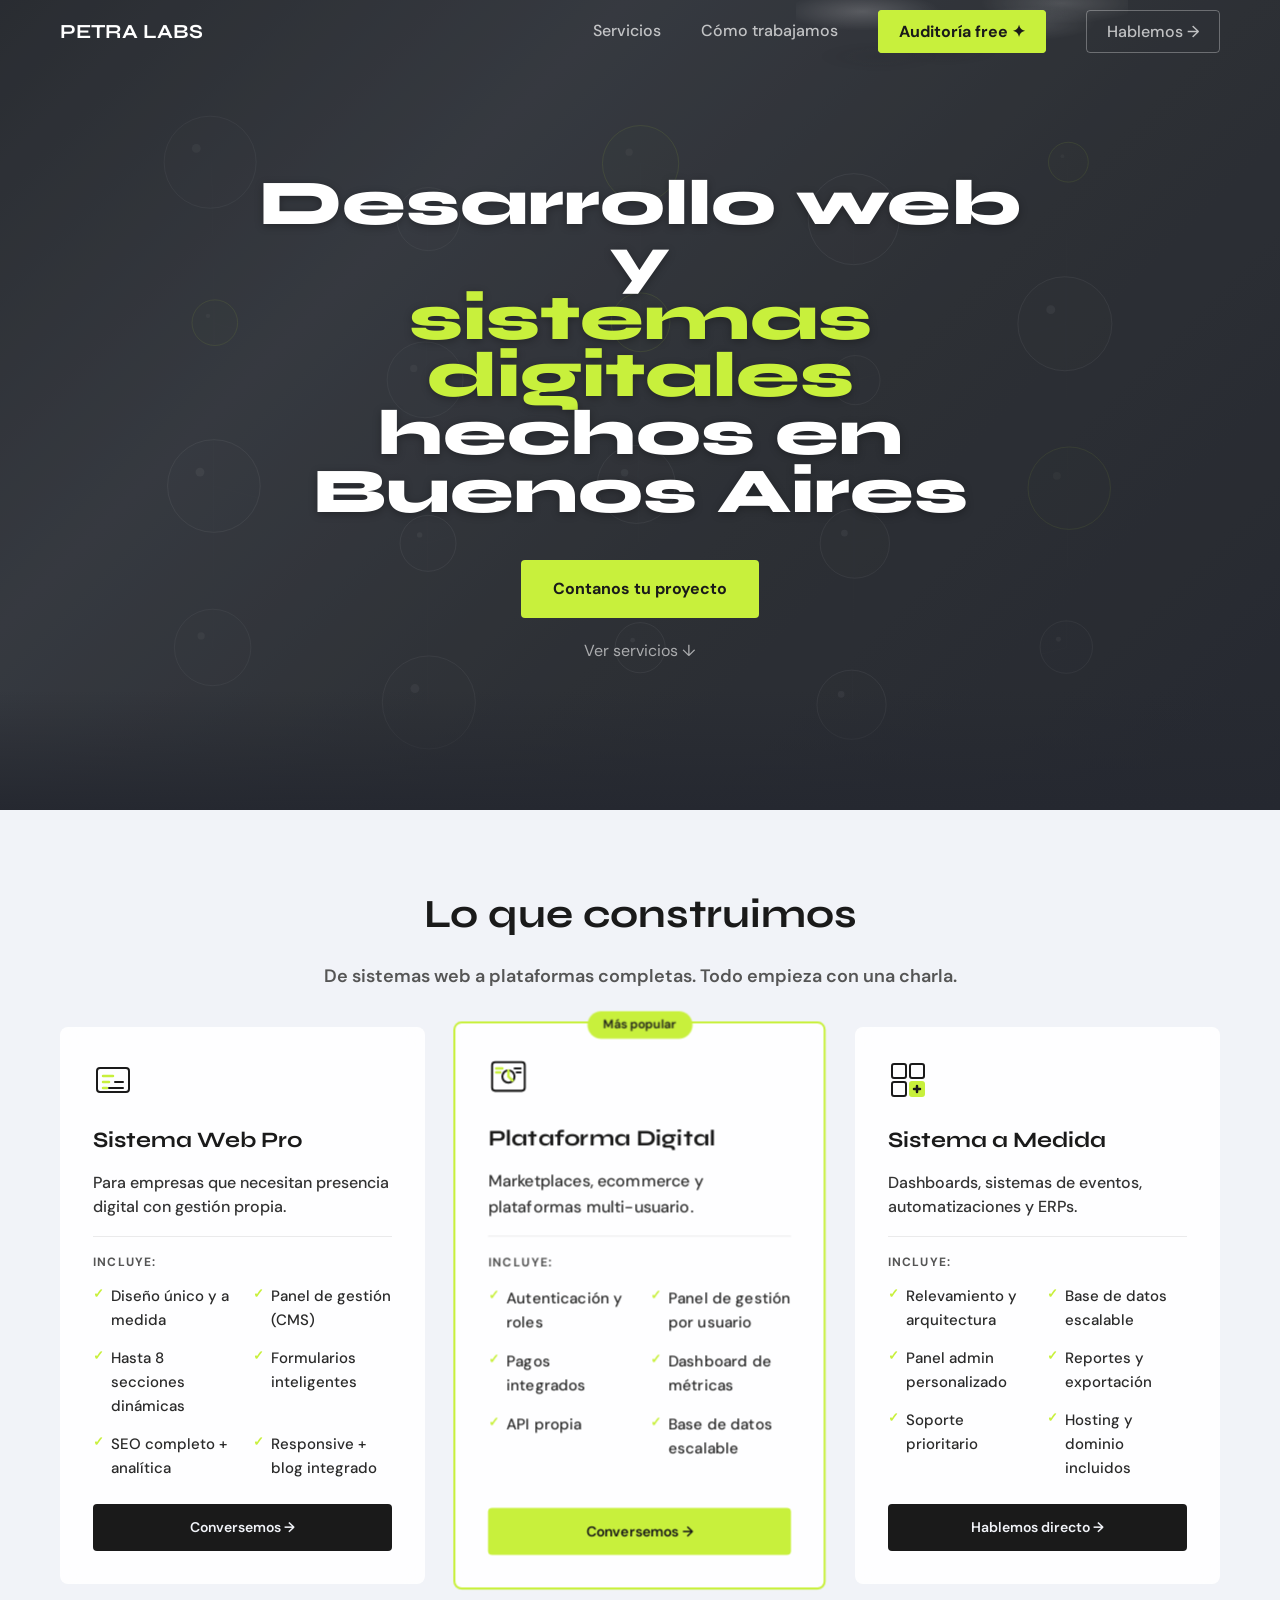
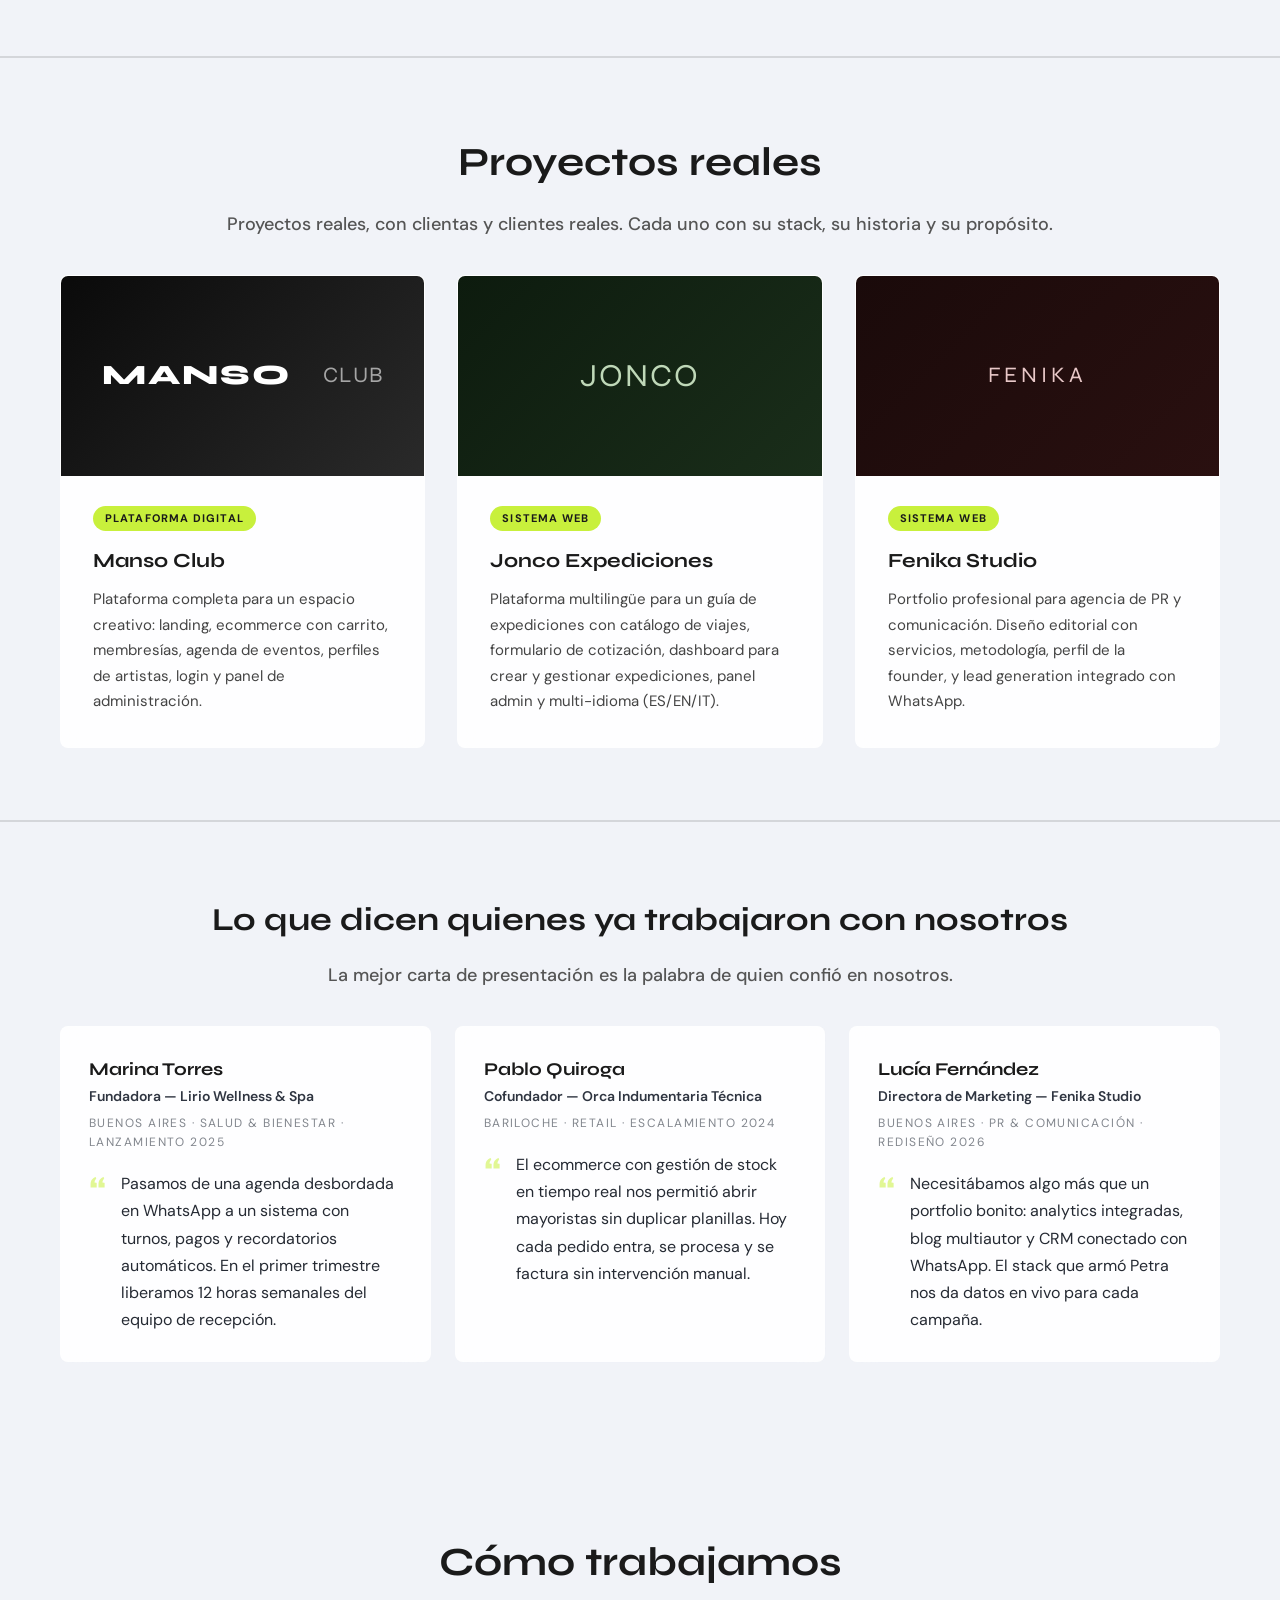
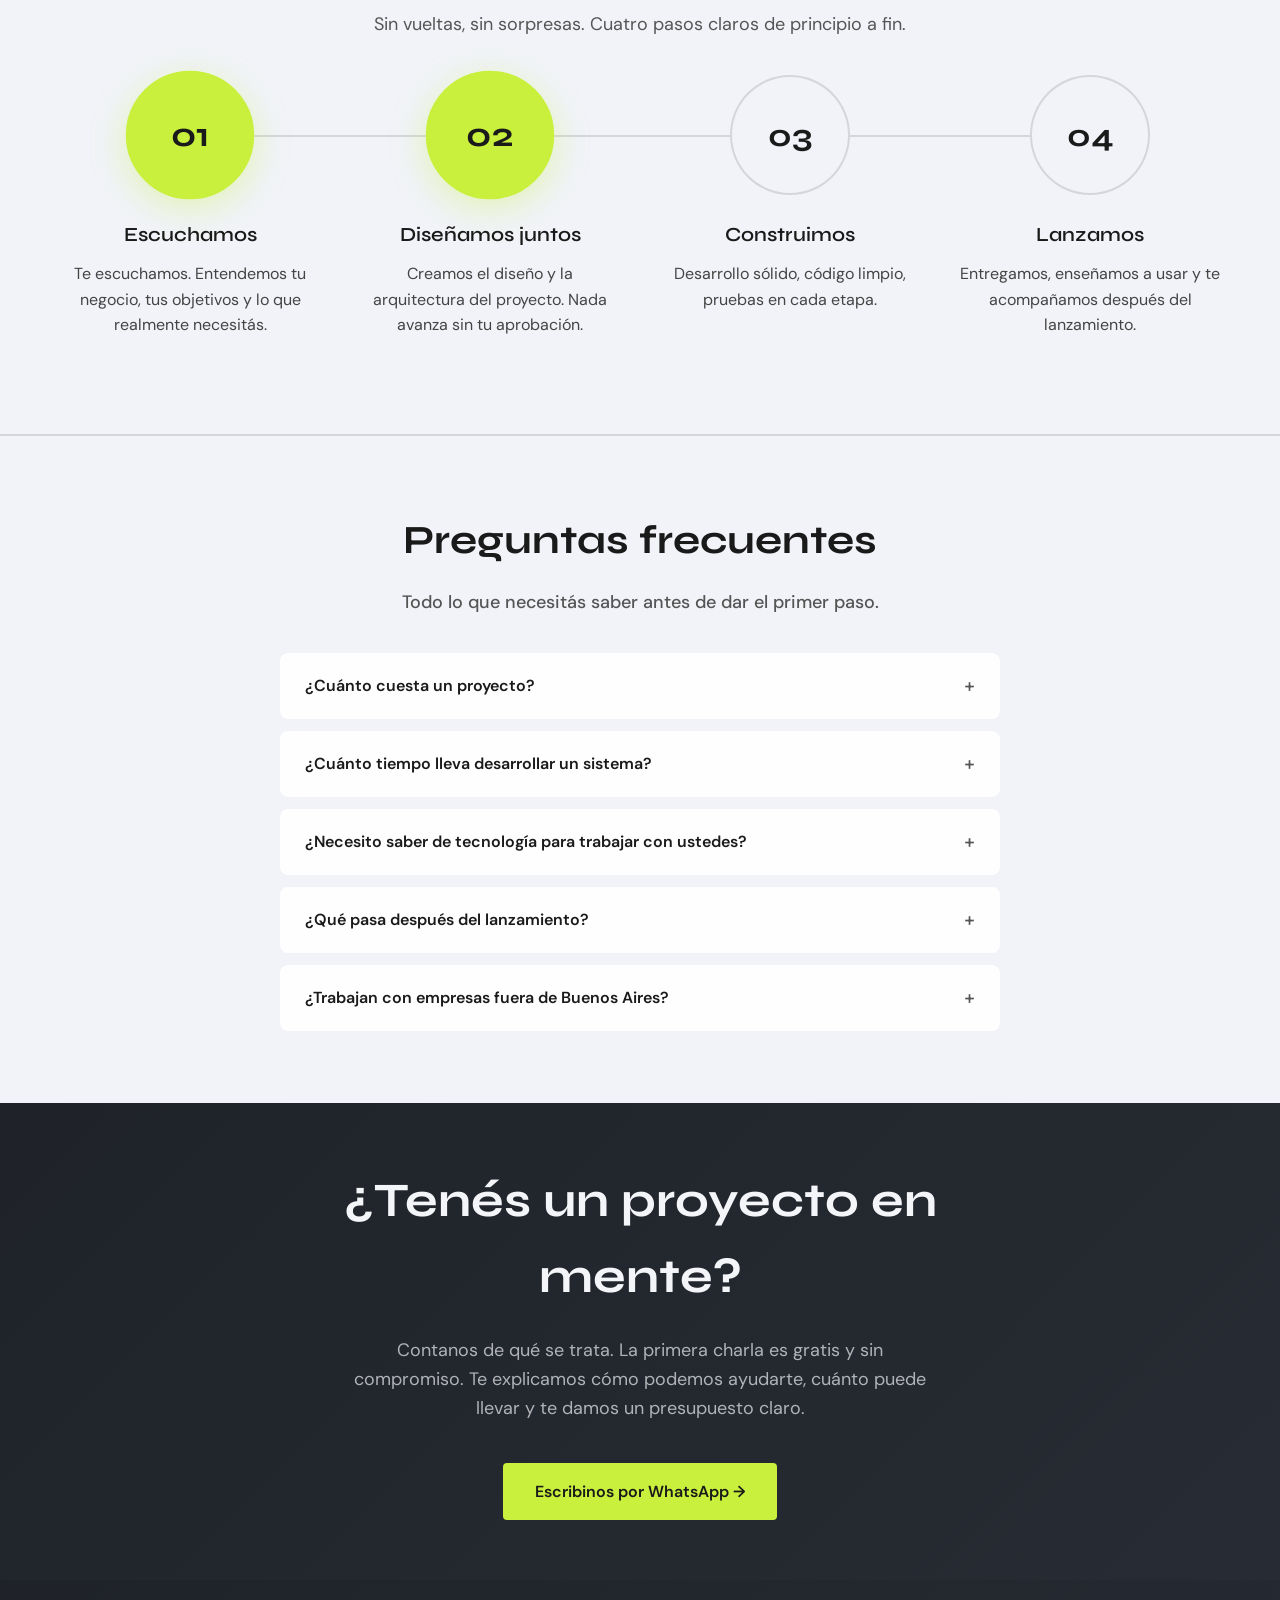
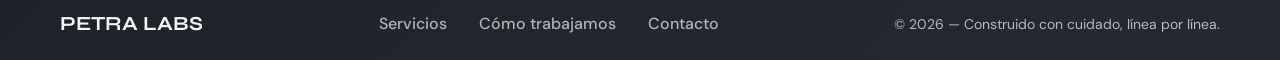
==== commit aba8b07f: "feat: mejorar credibilidad y UX de testimonios - Refactorizar testimonios con nombres completos, rol" ====
--- a/index.html
+++ b/index.html
@@ -76,9 +76,6 @@
             </div>
             <div class="hero-right">
                 <div class="hero-content">
-                    <p class="hero-subtitle">
-                        Construimos desde sitios web con panel de gestión hasta plataformas complejas, dashboards y sistemas de eventos. Todo a medida, sin plantillas, con código que dura.
-                    </p>
                     <div class="hero-cta">
                         <a href="#contacto" class="hero-cta-primary">Contanos tu proyecto</a>
                         <a href="#servicios" class="hero-cta-secondary">Ver servicios ↓</a>
@@ -233,37 +230,43 @@
             </div>
             <div class="testimonios-grid">
                 <div class="testimonio-card">
-                    <div class="testimonio-stars">★★★★★</div>
-                    <p class="testimonio-text">"Necesitaba algo más que una página web: requería un sistema para gestionar turnos y pagos. Me entendieron desde el primer día y el resultado superó lo que imaginaba."</p>
-                    <div class="testimonio-author">
-                        <div class="testimonio-avatar">M</div>
+                    <div class="testimonio-top">
                         <div>
-                            <strong>María</strong>
-                            <span>Dueña de centro de estética</span>
+                            <div class="testimonio-name">Marina Torres</div>
+                            <div class="testimonio-role">Fundadora — Lirio Wellness & Spa</div>
+                            <div class="testimonio-meta">Buenos Aires · Salud & Bienestar · Lanzamiento 2025</div>
                         </div>
                     </div>
+                    <blockquote class="testimonio-quote">
+                        <span class="quote-mark">“</span>
+                        <p>Pasamos de una agenda desbordada en WhatsApp a un sistema con turnos, pagos y recordatorios automáticos. En el primer trimestre liberamos 12 horas semanales del equipo de recepción.</p>
+                    </blockquote>
                 </div>
                 <div class="testimonio-card">
-                    <div class="testimonio-stars">★★★★★</div>
-                    <p class="testimonio-text">"Arrancamos con un sitio web y después escalamos a una plataforma completa con catálogo, carrito y gestión de stock. El soporte post-lanzamiento es increíble."</p>
-                    <div class="testimonio-author">
-                        <div class="testimonio-avatar">P</div>
+                    <div class="testimonio-top">
                         <div>
-                            <strong>Pablo</strong>
-                            <span>Emprendedor, tienda de indumentaria</span>
+                            <div class="testimonio-name">Pablo Quiroga</div>
+                            <div class="testimonio-role">Cofundador — Orca Indumentaria Técnica</div>
+                            <div class="testimonio-meta">Bariloche · Retail · Escalamiento 2024</div>
                         </div>
                     </div>
+                    <blockquote class="testimonio-quote">
+                        <span class="quote-mark">“</span>
+                        <p>El ecommerce con gestión de stock en tiempo real nos permitió abrir mayoristas sin duplicar planillas. Hoy cada pedido entra, se procesa y se factura sin intervención manual.</p>
+                    </blockquote>
                 </div>
                 <div class="testimonio-card">
-                    <div class="testimonio-stars">★★★★★</div>
-                    <p class="testimonio-text">"Trabajamos con otras agencias antes y siempre era lo mismo: plantillas genéricas y mucha promesa. Con Petra Labs fue distinto: escucharon, diseñaron y entregaron."</p>
-                    <div class="testimonio-author">
-                        <div class="testimonio-avatar">L</div>
+                    <div class="testimonio-top">
                         <div>
-                            <strong>Lucía</strong>
-                            <span>Directora de marketing</span>
+                            <div class="testimonio-name">Lucía Fernández</div>
+                            <div class="testimonio-role">Directora de Marketing — Fenika Studio</div>
+                            <div class="testimonio-meta">Buenos Aires · PR & Comunicación · Rediseño 2026</div>
                         </div>
                     </div>
+                    <blockquote class="testimonio-quote">
+                        <span class="quote-mark">“</span>
+                        <p>Necesitábamos algo más que un portfolio bonito: analytics integradas, blog multiautor y CRM conectado con WhatsApp. El stack que armó Petra nos da datos en vivo para cada campaña.</p>
+                    </blockquote>
                 </div>
             </div>
         </div>
--- a/styles.css
+++ b/styles.css
@@ -1,6 +1,7 @@
 /* CSS Variables */
 :root {
-    --bg: #F5F2EE;
+    --bg: #F1F3F8;
+    --bg-soft: #E7EAF1;
     --text: #1A1A1A;
     --accent: #C8F03C;
     --gray: #555555;
@@ -17,7 +18,7 @@
 /* Base styles */
 body {
     font-family: 'DM Sans', sans-serif;
-    background-color: var(--bg);
+    background: linear-gradient(180deg, var(--bg) 0%, var(--bg-soft) 100%);
     color: var(--text);
     line-height: 1.6;
 }
@@ -36,12 +37,13 @@
 /* Mobile Navigation */
 nav {
     padding: 16px 0;
-    border-bottom: 1px solid var(--border);
-    background-color: var(--bg);
-    position: sticky;
+    border-bottom: none;
+    background-color: transparent;
+    position: absolute;
     top: 0;
+    left: 0;
+    right: 0;
     z-index: 100;
-    box-shadow: 0 2px 10px rgba(0, 0, 0, 0.05);
 }
 
 .nav-container {
@@ -57,14 +59,14 @@
     font-family: 'Syne', sans-serif;
     font-size: 20px;
     font-weight: 700;
-    color: var(--text);
+    color: #ffffff;
     text-decoration: none;
 }
 
 .hamburger {
     display: block;
     font-size: 24px;
-    color: var(--text);
+    color: #ffffff;
     cursor: pointer;
     background: none;
     border: none;
@@ -84,7 +86,7 @@
 }
 
 .nav-links a {
-    color: var(--gray);
+    color: rgba(255, 255, 255, 0.7);
     text-decoration: none;
     font-weight: 500;
     font-family: 'DM Sans', sans-serif;
@@ -92,7 +94,7 @@
 }
 
 .nav-links a:hover {
-    color: var(--text);
+    color: #ffffff;
 }
 
 .nav-links a:not(.cta-nav)::after {
@@ -110,8 +112,8 @@
 
 .cta-nav {
     padding: 10px 20px;
-    border: 1px solid var(--text);
-    color: var(--text);
+    border: 1px solid rgba(255, 255, 255, 0.3);
+    color: #ffffff;
     text-decoration: none;
     font-family: 'DM Sans', sans-serif;
     font-weight: 500;
@@ -190,10 +192,19 @@
 
 /* Hero Section - Mobile */
 .hero {
-    padding: 24px 20px 48px;
-    background-color: var(--bg);
+    padding: 72px 20px 48px;
+    background: linear-gradient(135deg, #2a2d32 0%, #3d4148 30%, #2f3237 60%, #252830 100%);
     position: relative;
     overflow: hidden;
+}
+
+.hero::before {
+    content: '';
+    position: absolute;
+    inset: 0;
+    background: rgba(42, 45, 50, 0.35);
+    pointer-events: none;
+    z-index: 1;
 }
 
 .hero::after {
@@ -203,9 +214,9 @@
     left: 0;
     right: 0;
     height: 120px;
-    background: linear-gradient(to bottom, transparent, var(--bg));
+    background: linear-gradient(to bottom, transparent, #252830);
     pointer-events: none;
-    z-index: 0;
+    z-index: 1;
 }
 
 #hero-canvas {
@@ -213,8 +224,9 @@
     inset: 0;
     width: 100%;
     height: 100%;
-    pointer-events: none;
+    pointer-events: auto;
     z-index: 0;
+    opacity: 0.48;
 }
 
 .hero-container {
@@ -224,18 +236,19 @@
     flex-direction: column;
     gap: 32px;
     text-align: center;
+    align-items: center;
     position: relative;
-    z-index: 1;
+    z-index: 2;
 }
 
 .hero-title {
     font-family: 'Syne', sans-serif;
     font-weight: 800;
     font-size: clamp(40px, 10vw, 64px);
-    color: var(--text);
+    color: #ffffff;
     line-height: 0.9;
     margin: 0;
-    text-shadow: 0 2px 6px rgba(245, 242, 238, 0.5);
+    text-shadow: 0 2px 8px rgba(0, 0, 0, 0.3);
 }
 
 .hero-title .accent {
@@ -283,12 +296,12 @@
     font-family: 'DM Sans', sans-serif;
     font-size: 18px;
     font-weight: 500;
-    color: #1A1A1A;
+    color: rgba(255, 255, 255, 0.75);
     line-height: 1.75;
     margin: 0;
     opacity: 0;
     animation: fadeIn 0.8s ease 0.5s forwards;
-    text-shadow: 0 1px 3px rgba(245, 242, 238, 0.6);
+    text-shadow: 0 1px 4px rgba(0, 0, 0, 0.2);
 }
 
 .hero-cta {
@@ -327,7 +340,7 @@
 
 .hero-cta-secondary {
     display: inline-block;
-    color: var(--gray);
+    color: rgba(255, 255, 255, 0.6);
     padding: 4px 0;
     text-decoration: none;
     font-family: 'DM Sans', sans-serif;
@@ -340,7 +353,7 @@
 
 .hero-cta-secondary:hover {
     text-decoration: underline;
-    color: var(--text);
+    color: #ffffff;
 }
 
 /* Servicios Section - Mobile */
@@ -383,14 +396,15 @@
 }
 
 .servicio-card {
-    background-color: var(--bg);
-    border: 2px solid var(--border);
+    background: rgba(255, 255, 255, 0.88);
+    border: 1px solid rgba(255, 255, 255, 0.35);
     border-radius: 8px;
-    padding: 40px;
+    padding: 32px;
     transition: all 0.3s ease;
     position: relative;
     display: flex;
     flex-direction: column;
+    backdrop-filter: blur(12px);
 }
 
 .servicio-card:hover {
@@ -440,15 +454,15 @@
     font-size: 16px;
     font-weight: 500;
     color: #333333;
-    line-height: 1.65;
-    margin-bottom: 24px;
+    line-height: 1.55;
+    margin-bottom: 16px;
 }
 
 .servicio-includes {
-    margin-bottom: 24px;
+    margin-bottom: 20px;
     flex: 1;
     border-top: 1px solid rgba(0,0,0,0.08);
-    padding-top: 20px;
+    padding-top: 16px;
 }
 
 .servicio-includes h4 {
@@ -456,9 +470,9 @@
     font-size: 12px;
     font-weight: 700;
     color: var(--gray);
-    margin-bottom: 12px;
+    margin-bottom: 8px;
     text-transform: uppercase;
-    letter-spacing: 1.5px;
+    letter-spacing: 1.2px;
 }
 
 .servicio-includes ul {
@@ -472,8 +486,8 @@
     font-size: 15px;
     font-weight: 500;
     color: #2a2a2a;
-    padding: 7px 0;
-    padding-left: 24px;
+    padding: 6px 0;
+    padding-left: 20px;
     position: relative;
     border-bottom: 1px solid rgba(0,0,0,0.04);
 }
@@ -487,7 +501,7 @@
     position: absolute;
     left: 0;
     color: var(--accent);
-    font-size: 14px;
+    font-size: 13px;
     font-weight: 800;
 }
 
@@ -522,15 +536,56 @@
 
 /* Auditoría nav link */
 .auditoria-nav {
-    background-color: #A8D87A !important;
-    border-color: #A8D87A !important;
+    background-color: var(--accent) !important;
+    border-color: var(--accent) !important;
     color: var(--text) !important;
     font-weight: 700 !important;
+    position: relative;
+    overflow: hidden;
+    z-index: 0;
+}
+
+.auditoria-nav::before,
+.auditoria-nav::after {
+    content: '';
+    position: absolute;
+    inset: -50%;
+    background-repeat: no-repeat;
+    opacity: 0.35;
+    z-index: -1;
+    animation: auditoria-nav-bubbles 10s linear infinite;
+}
+
+.auditoria-nav::before {
+    background-image:
+        radial-gradient(40% 40% at 20% 25%, rgba(255, 255, 255, 0.55) 0%, rgba(255, 255, 255, 0) 60%),
+        radial-gradient(30% 30% at 70% 40%, rgba(255, 255, 255, 0.35) 0%, rgba(255, 255, 255, 0) 70%),
+        radial-gradient(24% 24% at 45% 75%, rgba(26, 26, 26, 0.25) 0%, rgba(26, 26, 26, 0) 65%);
+}
+
+.auditoria-nav::after {
+    background-image:
+        radial-gradient(36% 36% at 80% 15%, rgba(255, 255, 255, 0.45) 0%, rgba(255, 255, 255, 0) 70%),
+        radial-gradient(28% 28% at 25% 80%, rgba(26, 26, 26, 0.2) 0%, rgba(26, 26, 26, 0) 65%);
+    animation-duration: 12s;
+    animation-direction: reverse;
 }
 
 .auditoria-nav:hover {
-    background-color: #92c460 !important;
-    border-color: #92c460 !important;
+    background-color: #b4e032 !important;
+    border-color: #b4e032 !important;
+}
+
+@keyframes auditoria-nav-bubbles {
+    0% {
+        transform: translate3d(-12%, -8%, 0) scale(1);
+    }
+    50% {
+        transform: translate3d(8%, 10%, 0) scale(1.2);
+    }
+    100% {
+        transform: translate3d(-12%, -8%, 0) scale(1);
+    }
 }
 
 /* Servicio Icons */
@@ -579,11 +634,12 @@
 }
 
 .portfolio-card {
-    background-color: var(--bg);
-    border: 2px solid var(--border);
+    background: rgba(255, 255, 255, 0.88);
+    border: 1px solid rgba(255, 255, 255, 0.35);
     border-radius: 8px;
     overflow: hidden;
     transition: all 0.3s ease;
+    backdrop-filter: blur(12px);
 }
 
 .portfolio-card:hover {
@@ -678,11 +734,12 @@
 }
 
 .testimonio-card {
-    background-color: var(--bg);
-    border: 2px solid var(--border);
+    background: rgba(255, 255, 255, 0.88);
+    border: 1px solid rgba(255, 255, 255, 0.35);
     border-radius: 8px;
-    padding: 32px;
+    padding: 28px;
     transition: all 0.3s ease;
+    backdrop-filter: blur(12px);
 }
 
 .testimonio-card:hover {
@@ -690,58 +747,59 @@
     box-shadow: 0 12px 30px rgba(0, 0, 0, 0.08);
 }
 
-.testimonio-stars {
-    color: var(--accent);
-    font-size: 18px;
-    letter-spacing: 4px;
-    margin-bottom: 16px;
-}
-
-.testimonio-text {
-    font-family: 'DM Sans', sans-serif;
-    font-size: 16px;
-    color: #333333;
-    line-height: 1.75;
-    margin-bottom: 24px;
-    font-style: italic;
-}
-
-.testimonio-author {
+.testimonio-top {
     display: flex;
     align-items: center;
-    gap: 14px;
-    padding-top: 16px;
-    border-top: 1px solid var(--border);
-}
-
-.testimonio-avatar {
-    width: 40px;
-    height: 40px;
-    border-radius: 50%;
-    background-color: var(--accent);
-    color: var(--text);
-    display: flex;
-    align-items: center;
-    justify-content: center;
-    font-family: 'Syne', sans-serif;
-    font-weight: 700;
+    gap: 18px;
+    margin-bottom: 18px;
+}
+
+.testimonio-name {
+    font-family: 'Syne', sans-serif;
+    font-size: 18px;
+    font-weight: 700;
+    color: var(--text);
+}
+
+.testimonio-role {
+    font-family: 'DM Sans', sans-serif;
+    font-size: 14px;
+    font-weight: 600;
+    color: #2f3541;
+    margin-top: 2px;
+}
+
+.testimonio-meta {
+    font-family: 'DM Sans', sans-serif;
+    font-size: 12px;
+    text-transform: uppercase;
+    letter-spacing: 0.12em;
+    color: rgba(47, 53, 65, 0.6);
+    margin-top: 6px;
+}
+
+.testimonio-quote {
+    position: relative;
+    margin: 0;
+    padding-left: 32px;
+}
+
+.testimonio-quote p {
+    font-family: 'DM Sans', sans-serif;
     font-size: 16px;
-    flex-shrink: 0;
-}
-
-.testimonio-author strong {
-    display: block;
-    font-family: 'DM Sans', sans-serif;
-    font-size: 15px;
-    font-weight: 700;
-    color: var(--text);
-}
-
-.testimonio-author span {
-    display: block;
-    font-family: 'DM Sans', sans-serif;
-    font-size: 13px;
-    color: var(--gray);
+    color: #252a33;
+    line-height: 1.7;
+    margin: 0;
+}
+
+.quote-mark {
+    position: absolute;
+    left: 0;
+    top: -10px;
+    font-family: 'Syne', sans-serif;
+    font-weight: 700;
+    font-size: 40px;
+    color: rgba(200, 240, 60, 0.55);
 }
 
 /* FAQ Section */
@@ -785,14 +843,16 @@
 }
 
 .faq-item {
-    border: 2px solid var(--border);
+    border: 1px solid rgba(255, 255, 255, 0.35);
     border-radius: 8px;
     overflow: hidden;
     transition: all 0.3s ease;
+    background: rgba(255, 255, 255, 0.88);
+    backdrop-filter: blur(12px);
 }
 
 .faq-item:hover {
-    border-color: rgba(0,0,0,0.15);
+    border-color: rgba(255, 255, 255, 0.6);
 }
 
 .faq-question {
@@ -1022,8 +1082,8 @@
 /* CTA Final Section - Mobile */
 .cta-final {
     padding: 60px 0;
-    background-color: var(--text);
-    color: var(--bg);
+    background: linear-gradient(135deg, #1f2229 0%, #272c34 100%);
+    color: #f4f5f8;
     text-align: center;
 }
 
@@ -1036,7 +1096,7 @@
 .cta-final h2 {
     font-size: clamp(2rem, 4vw, 3rem);
     margin-bottom: 20px;
-    color: var(--bg);
+    color: #f4f5f8;
     font-family: 'Syne', sans-serif;
     font-weight: 700;
 }
@@ -1044,7 +1104,7 @@
 .cta-final p {
     font-size: 18px;
     margin-bottom: 40px;
-    color: var(--bg);
+    color: rgba(244, 245, 248, 0.75);
     font-family: 'DM Sans', sans-serif;
     opacity: 0.9;
     max-width: 600px;
@@ -1073,9 +1133,9 @@
 
 /* Footer - Mobile */
 footer {
-    padding: 40px 0 24px;
-    background-color: var(--text);
-    color: var(--bg);
+    padding: 28px 0 20px;
+    background: linear-gradient(135deg, #1f2229 0%, #252a32 100%);
+    color: #f4f5f8;
 }
 
 .footer-container {
@@ -1092,7 +1152,7 @@
     font-family: 'Syne', sans-serif;
     font-weight: 700;
     font-size: 20px;
-    color: var(--bg);
+    color: #f4f5f8;
 }
 
 .footer-center {
@@ -1102,7 +1162,7 @@
 }
 
 .footer-center a {
-    color: var(--bg);
+    color: rgba(244, 245, 248, 0.85);
     text-decoration: none;
     font-family: 'DM Sans', sans-serif;
     font-weight: 500;
@@ -1117,8 +1177,7 @@
 .footer-right {
     font-family: 'DM Sans', sans-serif;
     font-size: 14px;
-    color: var(--bg);
-    opacity: 0.7;
+    color: rgba(244, 245, 248, 0.7);
 }
 
 /* Tablet Styles */
@@ -1126,7 +1185,18 @@
     .servicios-grid {
         grid-template-columns: repeat(2, 1fr);
     }
-    
+
+    .servicio-includes ul {
+        display: grid;
+        grid-template-columns: repeat(2, minmax(0, 1fr));
+        gap: 6px 20px;
+    }
+
+    .servicio-includes li {
+        border-bottom: none;
+        padding: 4px 0 4px 18px;
+    }
+
     .portfolio-grid {
         grid-template-columns: repeat(2, 1fr);
     }
@@ -1153,27 +1223,28 @@
     
     /* Hero Desktop */
     .hero {
-        min-height: 100vh;
-        padding: 40px 20px;
+        min-height: 90vh;
+        padding: 96px 20px 64px;
         display: flex;
         align-items: center;
-    }
-    
+        justify-content: center;
+    }
+
     .hero-container {
-        display: grid;
-        grid-template-columns: 65% 35%;
-        gap: 60px;
+        max-width: 840px;
+        flex-direction: column;
+        gap: 40px;
         align-items: center;
-        text-align: left;
-    }
-    
+        text-align: center;
+    }
+
     .hero-content {
-        align-items: flex-start;
-        padding-right: 24px;
-    }
-    
+        align-items: center;
+        padding-right: 0;
+    }
+
     .hero-cta {
-        align-items: flex-start;
+        align-items: center;
     }
     
     /* Servicios Desktop */
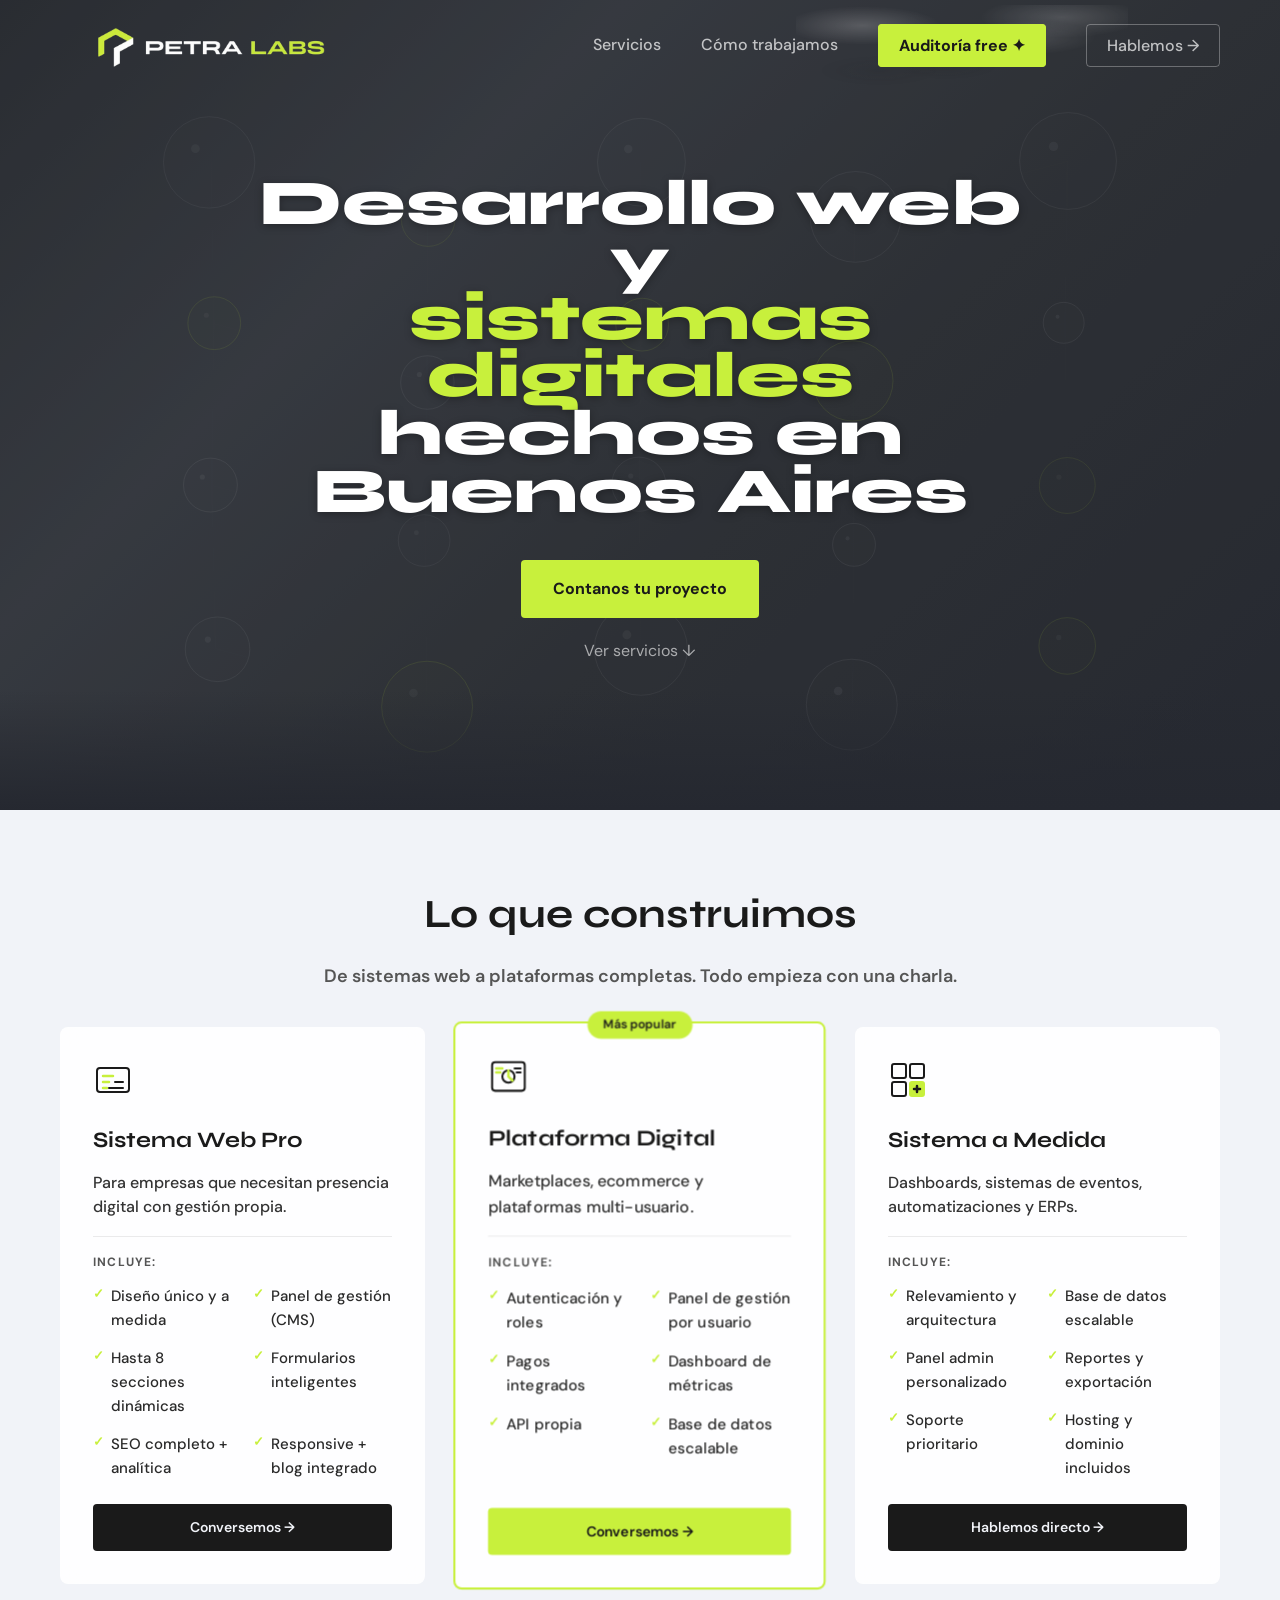
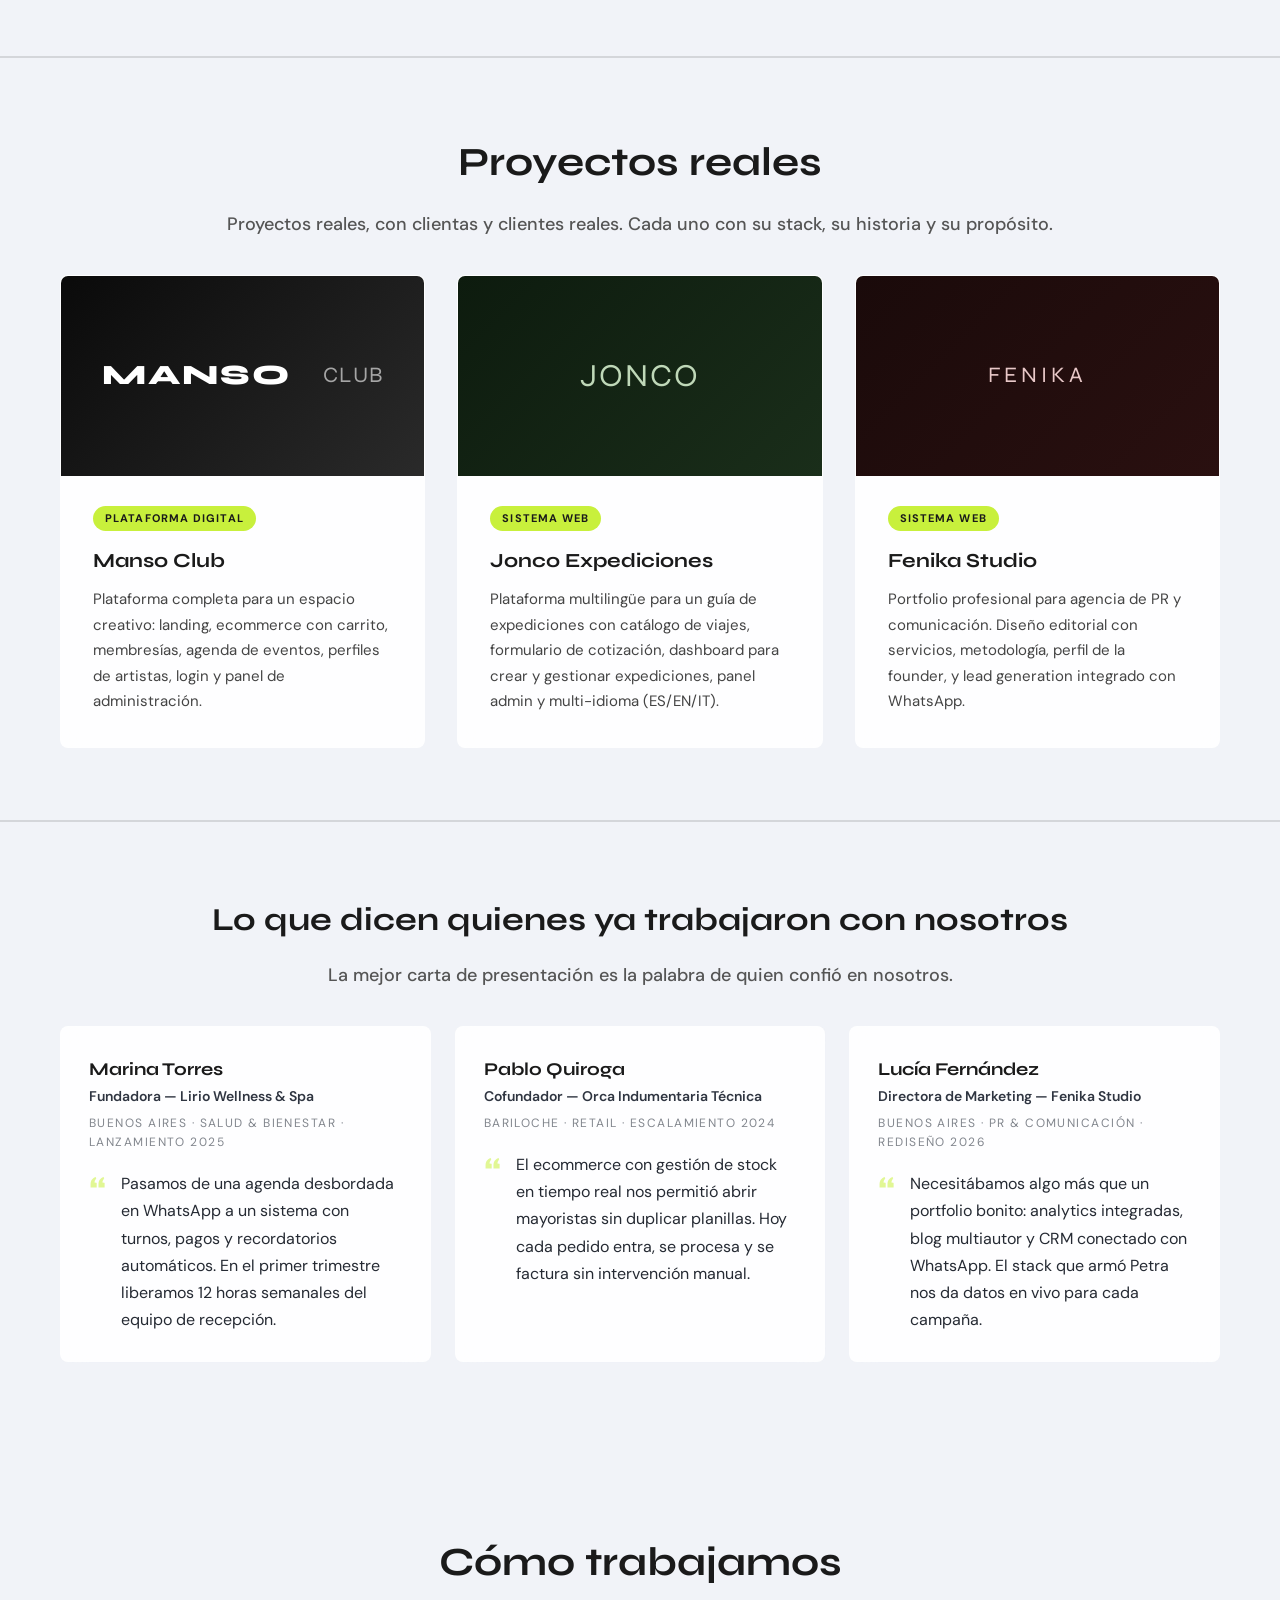
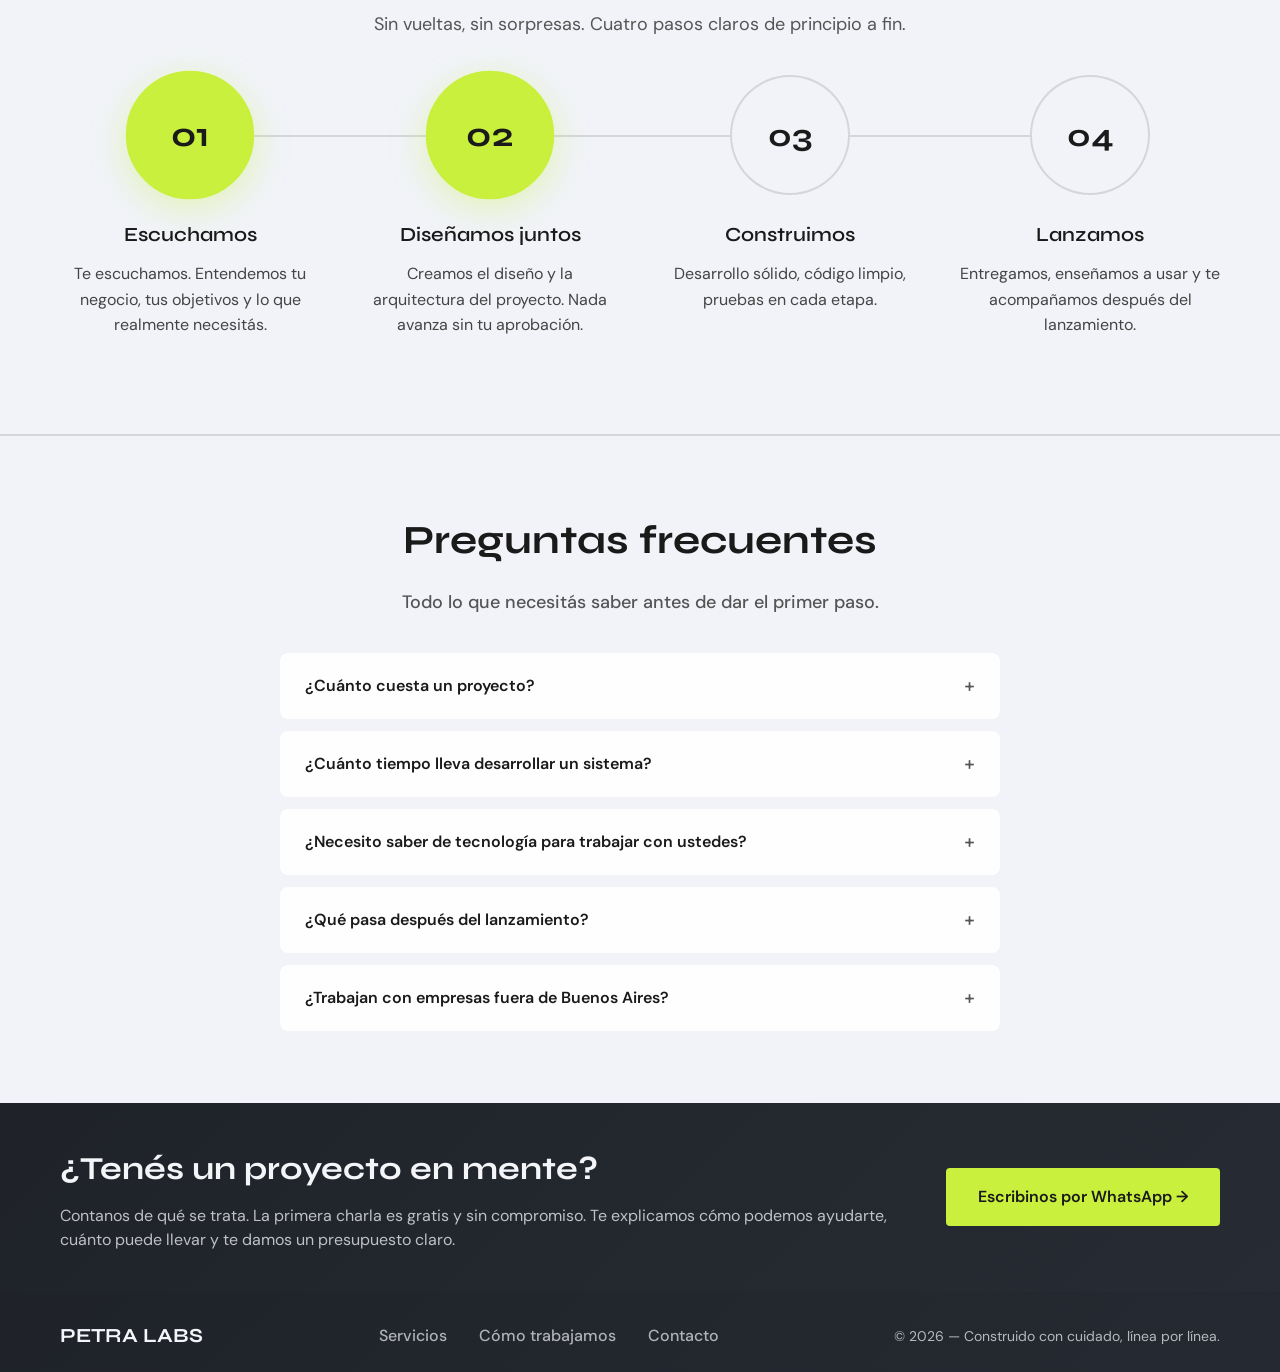
==== commit ce24d84c: "feat: logo imagen en navbar, CTA final en layout horizontal - Navbar: reemplaza texto por logoo.png," ====
--- a/index.html
+++ b/index.html
@@ -41,7 +41,7 @@
     <!-- Navigation -->
     <nav>
         <div class="nav-container">
-            <a href="/" class="logo">PETRA LABS</a>
+            <a href="/" class="logo"><img src="/public/logoo.png" alt="Petra Labs" class="logo-img"></a>
             <button class="hamburger" aria-label="Abrir menú">☰</button>
             <ul class="nav-links">
                 <li><a href="#servicios">Servicios</a></li>
@@ -364,8 +364,10 @@
     <!-- CTA Final Section -->
     <section class="cta-final" id="contacto">
         <div class="cta-final-container">
-            <h2>¿Tenés un proyecto en mente?</h2>
-            <p>Contanos de qué se trata. La primera charla es gratis y sin compromiso. Te explicamos cómo podemos ayudarte, cuánto puede llevar y te damos un presupuesto claro.</p>
+            <div class="cta-final-text">
+                <h2>¿Tenés un proyecto en mente?</h2>
+                <p>Contanos de qué se trata. La primera charla es gratis y sin compromiso. Te explicamos cómo podemos ayudarte, cuánto puede llevar y te damos un presupuesto claro.</p>
+            </div>
             <a href="https://wa.me/5491127343775?text=Hola%20Petra%20Labs,%20tengo%20un%20proyecto%20en%20mente" class="cta-button" target="_blank" rel="noopener noreferrer">Escribinos por WhatsApp →</a>
         </div>
     </section>
--- a/styles.css
+++ b/styles.css
@@ -36,7 +36,7 @@
 
 /* Mobile Navigation */
 nav {
-    padding: 16px 0;
+    padding: 12px 0;
     border-bottom: none;
     background-color: transparent;
     position: absolute;
@@ -53,14 +53,29 @@
     display: flex;
     justify-content: space-between;
     align-items: center;
+    height: 68px;
+    overflow: visible;
 }
 
 .logo {
-    font-family: 'Syne', sans-serif;
-    font-size: 20px;
+    text-decoration: none;
+    display: flex;
+    align-items: center;
+}
+
+.logo-img {
+    height: 99px;
+    width: auto;
+    display: block;
+}
+
+.logo-text {
+    font-family: 'Syne', sans-serif;
+    font-size: 18px;
     font-weight: 700;
     color: #ffffff;
-    text-decoration: none;
+    letter-spacing: 0.05em;
+    margin-left: 10px;
 }
 
 .hamburger {
@@ -192,7 +207,7 @@
 
 /* Hero Section - Mobile */
 .hero {
-    padding: 72px 20px 48px;
+    padding: 100px 20px 48px;
     background: linear-gradient(135deg, #2a2d32 0%, #3d4148 30%, #2f3237 60%, #252830 100%);
     position: relative;
     overflow: hidden;
@@ -1081,35 +1096,39 @@
 
 /* CTA Final Section - Mobile */
 .cta-final {
-    padding: 60px 0;
+    padding: 40px 0;
     background: linear-gradient(135deg, #1f2229 0%, #272c34 100%);
     color: #f4f5f8;
-    text-align: center;
 }
 
 .cta-final-container {
-    max-width: 800px;
+    max-width: 1200px;
     margin: 0 auto;
     padding: 0 20px;
+    display: flex;
+    align-items: center;
+    justify-content: space-between;
+    gap: 40px;
+}
+
+.cta-final-text {
+    flex: 1;
 }
 
 .cta-final h2 {
-    font-size: clamp(2rem, 4vw, 3rem);
-    margin-bottom: 20px;
+    font-size: clamp(1.4rem, 3vw, 2rem);
+    margin-bottom: 10px;
     color: #f4f5f8;
     font-family: 'Syne', sans-serif;
     font-weight: 700;
 }
 
 .cta-final p {
-    font-size: 18px;
-    margin-bottom: 40px;
+    font-size: 16px;
     color: rgba(244, 245, 248, 0.75);
     font-family: 'DM Sans', sans-serif;
-    opacity: 0.9;
-    max-width: 600px;
-    margin: 0 auto 40px;
-    line-height: 1.6;
+    line-height: 1.5;
+    margin: 0;
 }
 
 .cta-final .cta-button {
